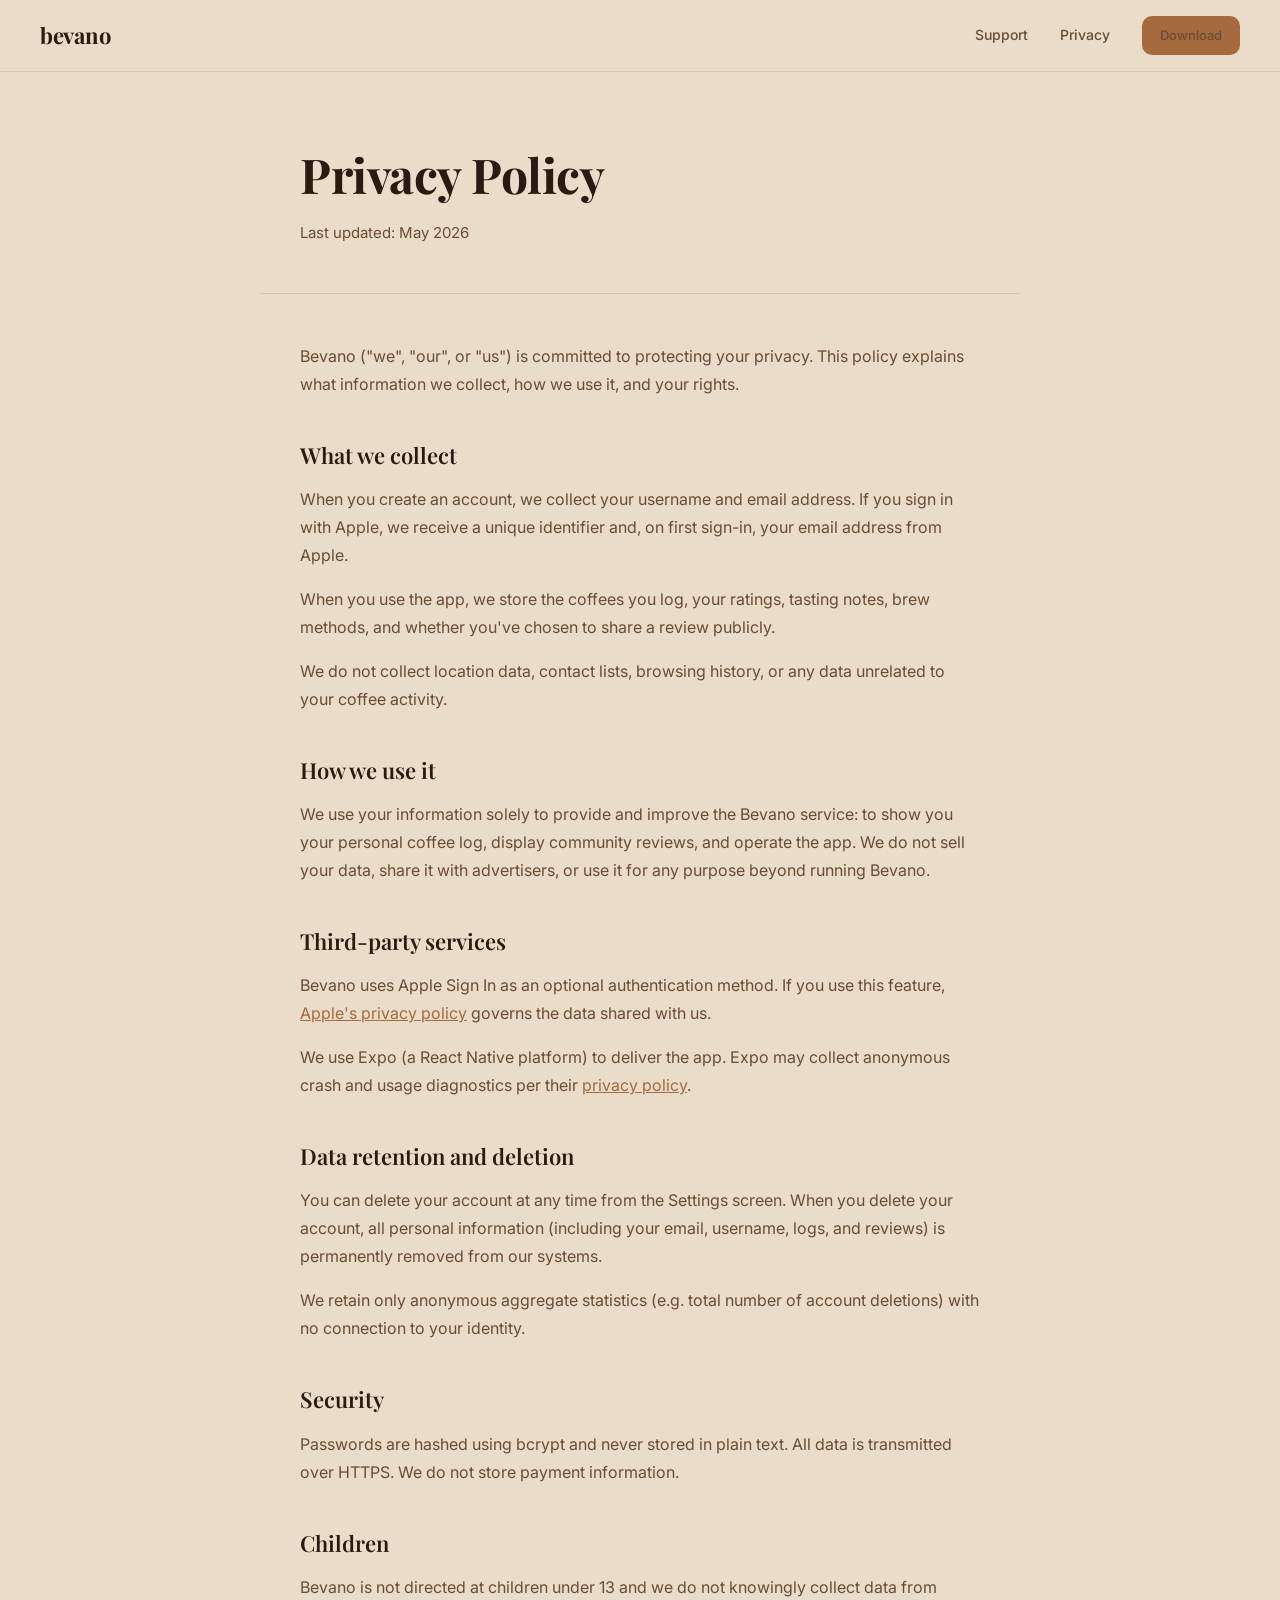
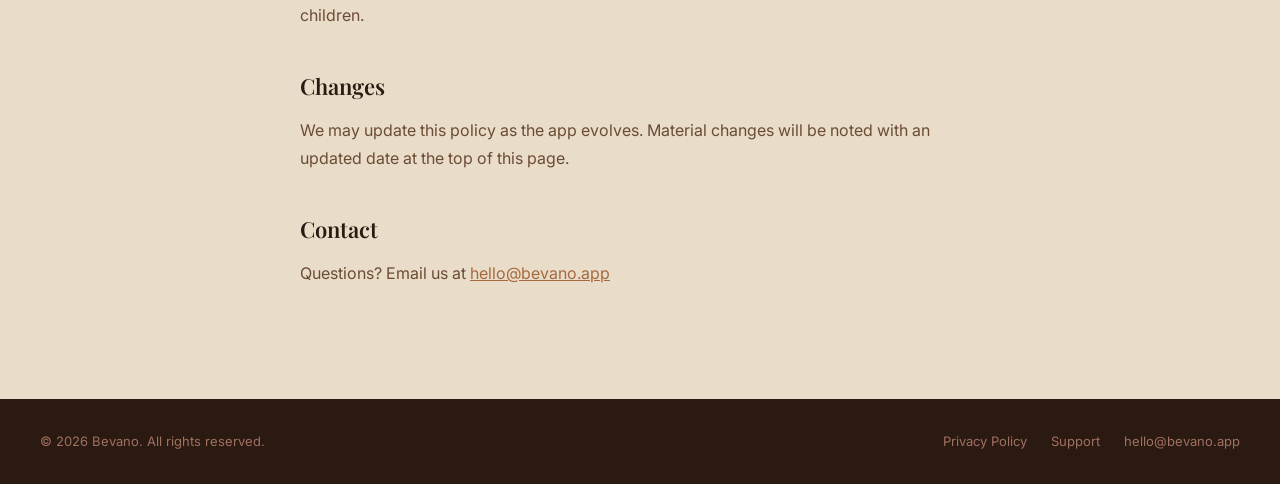
==== privacy.html @ b2f854d4 "fix(privacy): remove em dashes, open third-party links in new tab" ====
<!DOCTYPE html>
<html lang="en">
<head>
  <meta charset="UTF-8" />
  <meta name="viewport" content="width=device-width, initial-scale=1.0" />
  <title>Privacy Policy - Bevano</title>
  <meta name="description" content="Bevano privacy policy - how we collect, use, and protect your data." />
  <link rel="canonical" href="https://bevano.app/privacy" />
  <link rel="stylesheet" href="styles.css" />
</head>
<body>

  <nav>
    <a href="/" class="nav-logo">bevano</a>
    <div class="nav-links">
      <a href="/support">Support</a>
      <a href="/privacy">Privacy</a>
      <a href="https://apps.apple.com" class="btn" style="padding: 9px 18px; font-size: 13px;">Download</a>
    </div>
  </nav>

  <div class="page-hero">
    <h1>Privacy Policy</h1>
    <p>Last updated: May 2026</p>
  </div>

  <div class="page-content">
    <p>Bevano ("we", "our", or "us") is committed to protecting your privacy. This policy explains what information we collect, how we use it, and your rights.</p>

    <h2>What we collect</h2>
    <p>When you create an account, we collect your username and email address. If you sign in with Apple, we receive a unique identifier and, on first sign-in, your email address from Apple.</p>
    <p>When you use the app, we store the coffees you log, your ratings, tasting notes, brew methods, and whether you've chosen to share a review publicly.</p>
    <p>We do not collect location data, contact lists, browsing history, or any data unrelated to your coffee activity.</p>

    <h2>How we use it</h2>
    <p>We use your information solely to provide and improve the Bevano service: to show you your personal coffee log, display community reviews, and operate the app. We do not sell your data, share it with advertisers, or use it for any purpose beyond running Bevano.</p>

    <h2>Third-party services</h2>
    <p>Bevano uses Apple Sign In as an optional authentication method. If you use this feature, <a href="https://www.apple.com/legal/privacy/" target="_blank" rel="noopener">Apple's privacy policy</a> governs the data shared with us.</p>
    <p>We use Expo (a React Native platform) to deliver the app. Expo may collect anonymous crash and usage diagnostics per their <a href="https://expo.dev/privacy" target="_blank" rel="noopener">privacy policy</a>.</p>

    <h2>Data retention and deletion</h2>
    <p>You can delete your account at any time from the Settings screen. When you delete your account, all personal information (including your email, username, logs, and reviews) is permanently removed from our systems.</p>
    <p>We retain only anonymous aggregate statistics (e.g. total number of account deletions) with no connection to your identity.</p>

    <h2>Security</h2>
    <p>Passwords are hashed using bcrypt and never stored in plain text. All data is transmitted over HTTPS. We do not store payment information.</p>

    <h2>Children</h2>
    <p>Bevano is not directed at children under 13 and we do not knowingly collect data from children.</p>

    <h2>Changes</h2>
    <p>We may update this policy as the app evolves. Material changes will be noted with an updated date at the top of this page.</p>

    <h2>Contact</h2>
    <p>Questions? Email us at <a href="mailto:hello@bevano.app">hello@bevano.app</a></p>
  </div>

  <footer>
    <p>© 2026 Bevano. All rights reserved.</p>
    <div class="footer-links">
      <a href="/privacy">Privacy Policy</a>
      <a href="/support">Support</a>
      <a href="mailto:hello@bevano.app">hello@bevano.app</a>
    </div>
  </footer>

</body>
</html>
---- styles.css ----
@import url('https://fonts.googleapis.com/css2?family=Playfair+Display:wght@400;600;700&family=Inter:wght@400;500;600&display=swap');

:root {
  --bg:           #E9DCC9;
  --bg-dark:      #2B1A12;
  --text:         #2B1A12;
  --text-sec:     #6B4C35;
  --accent:       #A56A3E;
  --accent-light: #EFE3CF;
  --border:       #D4C4B0;
}

*, *::before, *::after { box-sizing: border-box; margin: 0; padding: 0; }

html { scroll-behavior: smooth; }

body {
  font-family: 'Inter', sans-serif;
  background: var(--bg);
  color: var(--text);
  line-height: 1.6;
}

/* ── Nav ── */
nav {
  position: sticky; top: 0; z-index: 100;
  display: flex; align-items: center; justify-content: space-between;
  padding: 16px 40px;
  background: var(--bg);
  border-bottom: 1px solid var(--border);
}

.nav-logo {
  font-family: 'Playfair Display', serif;
  font-size: 22px; font-weight: 700;
  color: var(--text); text-decoration: none;
  letter-spacing: -0.3px;
}

.nav-links { display: flex; gap: 32px; align-items: center; }

.nav-links a {
  font-size: 14px; font-weight: 500;
  color: var(--text-sec); text-decoration: none;
  transition: color 0.2s;
}

.nav-links a:hover { color: var(--text); }

/* ── Buttons ── */
.btn {
  display: inline-flex; align-items: center; gap: 8px;
  background: var(--accent); color: var(--accent-light);
  font-family: 'Inter', sans-serif;
  font-size: 15px; font-weight: 600;
  padding: 13px 24px; border-radius: 10px;
  text-decoration: none; border: none; cursor: pointer;
  transition: background 0.2s, transform 0.15s;
}

.btn:hover { background: #8f5a33; transform: translateY(-1px); }

.btn-outline {
  background: transparent;
  color: var(--accent);
  border: 2px solid var(--accent);
}

.btn-outline:hover { background: var(--accent); color: var(--accent-light); }

/* ── Hero ── */
.hero {
  display: flex; align-items: center; justify-content: space-between;
  gap: 60px;
  max-width: 1100px; margin: 0 auto;
  padding: 96px 40px 80px;
}

.hero-text { flex: 1; max-width: 520px; }

.hero-eyebrow {
  display: inline-block;
  font-size: 12px; font-weight: 600; letter-spacing: 1.5px;
  text-transform: uppercase; color: var(--accent);
  margin-bottom: 16px;
}

.hero-text h1 {
  font-family: 'Playfair Display', serif;
  font-size: clamp(40px, 5vw, 58px);
  font-weight: 700; line-height: 1.1;
  letter-spacing: -1px;
  color: var(--text);
  margin-bottom: 20px;
}

.hero-text p {
  font-size: 18px; color: var(--text-sec);
  line-height: 1.7; margin-bottom: 36px;
}

.hero-cta { display: flex; align-items: center; gap: 16px; flex-wrap: wrap; }

.hero-note {
  font-size: 13px; color: var(--text-sec);
}

/* Phone mockup */
.hero-visual { flex-shrink: 0; }

.phone {
  width: 240px; height: 480px;
  background: var(--bg-dark);
  border-radius: 36px;
  border: 6px solid #3d2518;
  box-shadow: 0 32px 80px rgba(43,26,18,0.25), 0 0 0 1px rgba(43,26,18,0.1);
  position: relative;
  overflow: hidden;
  display: flex; flex-direction: column;
}

.phone-notch {
  width: 80px; height: 24px;
  background: var(--bg-dark);
  border-radius: 0 0 16px 16px;
  margin: 0 auto;
  position: relative; z-index: 2;
  border: 4px solid #3d2518;
  border-top: none;
}

.phone-screen {
  flex: 1; padding: 12px;
  display: flex; flex-direction: column; gap: 8px;
}

.phone-title {
  font-family: 'Playfair Display', serif;
  color: var(--accent-light); font-size: 20px; font-weight: 700;
  padding: 4px 0 8px;
}

.phone-search {
  background: #3d2518; border-radius: 8px;
  height: 32px; width: 100%;
}

.phone-chips { display: flex; gap: 6px; }

.phone-chip {
  background: #3d2518; border-radius: 12px;
  height: 22px; width: 54px;
}

.phone-chip.active { background: var(--accent); }

.phone-card {
  background: #3d2518; border-radius: 10px;
  height: 72px; width: 100%;
  display: flex; align-items: center; padding: 10px; gap: 10px;
}

.phone-card-img {
  width: 44px; height: 44px; border-radius: 8px;
  background: linear-gradient(135deg, var(--accent) 0%, #6b3a20 100%);
  flex-shrink: 0;
}

.phone-card-lines { flex: 1; display: flex; flex-direction: column; gap: 6px; }

.phone-card-line {
  height: 8px; border-radius: 4px;
  background: rgba(239,227,207,0.15);
}

.phone-card-line.short { width: 60%; }

/* ── Section shared ── */
section { padding: 80px 40px; }

.section-inner { max-width: 1100px; margin: 0 auto; }

.section-label {
  font-size: 12px; font-weight: 600; letter-spacing: 1.5px;
  text-transform: uppercase; color: var(--accent);
  text-align: center; margin-bottom: 12px;
}

.section-heading {
  font-family: 'Playfair Display', serif;
  font-size: clamp(30px, 4vw, 44px);
  font-weight: 700; line-height: 1.15;
  letter-spacing: -0.5px;
  text-align: center;
  margin-bottom: 16px;
}

.section-sub {
  font-size: 17px; color: var(--text-sec);
  text-align: center; max-width: 560px;
  margin: 0 auto 56px;
  line-height: 1.7;
}

/* ── Features ── */
.features-grid {
  display: grid;
  grid-template-columns: repeat(auto-fit, minmax(280px, 1fr));
  gap: 24px;
}

.feature-card {
  background: var(--accent-light);
  border: 1px solid var(--border);
  border-radius: 16px;
  padding: 32px 28px;
}

.feature-icon {
  font-size: 32px; margin-bottom: 16px;
  display: block;
}

.feature-card h3 {
  font-family: 'Playfair Display', serif;
  font-size: 20px; font-weight: 600;
  margin-bottom: 10px;
}

.feature-card p {
  font-size: 15px; color: var(--text-sec);
  line-height: 1.65;
}

/* ── Quote ── */
.quote-section {
  background: var(--bg-dark);
  padding: 80px 40px;
}

.quote-section .section-inner {
  text-align: center; max-width: 720px;
}

blockquote {
  font-family: 'Playfair Display', serif;
  font-size: clamp(22px, 3vw, 32px);
  font-weight: 400; line-height: 1.4;
  color: var(--accent-light);
  font-style: italic;
  margin-bottom: 24px;
}

blockquote::before { content: '\201C'; }
blockquote::after  { content: '\201D'; }

/* ── CTA band ── */
.cta-band {
  text-align: center;
  padding: 80px 40px;
  border-top: 1px solid var(--border);
}

.cta-band h2 {
  font-family: 'Playfair Display', serif;
  font-size: clamp(28px, 4vw, 42px);
  font-weight: 700; letter-spacing: -0.5px;
  margin-bottom: 32px;
}

/* ── Footer ── */
footer {
  background: var(--bg-dark);
  padding: 32px 40px;
  display: flex; align-items: center; justify-content: space-between;
  flex-wrap: wrap; gap: 16px;
}

footer p { font-size: 13px; color: #a07060; }

.footer-links { display: flex; gap: 24px; }

.footer-links a {
  font-size: 13px; color: #a07060;
  text-decoration: none; transition: color 0.2s;
}

.footer-links a:hover { color: var(--accent-light); }

/* ── Legal / Support pages ── */
.page-hero {
  max-width: 760px; margin: 0 auto;
  padding: 64px 40px 48px;
  border-bottom: 1px solid var(--border);
}

.page-hero h1 {
  font-family: 'Playfair Display', serif;
  font-size: clamp(32px, 4vw, 48px);
  font-weight: 700; letter-spacing: -0.5px;
  margin-bottom: 8px;
}

.page-hero p { font-size: 15px; color: var(--text-sec); }

.page-content {
  max-width: 760px; margin: 0 auto;
  padding: 48px 40px 96px;
}

.page-content h2 {
  font-family: 'Playfair Display', serif;
  font-size: 22px; font-weight: 600;
  margin: 40px 0 12px;
}

.page-content h2:first-child { margin-top: 0; }

.page-content p {
  font-size: 16px; color: var(--text-sec);
  line-height: 1.75; margin-bottom: 16px;
}

.page-content a { color: var(--accent); }

/* Support specifics */
.contact-box {
  background: var(--accent-light);
  border: 1px solid var(--border);
  border-radius: 12px;
  padding: 24px 28px;
  margin: 24px 0 40px;
}

.contact-box p { margin: 0; font-size: 15px; }
.contact-box a { color: var(--accent); font-weight: 600; text-decoration: none; }

.faq { margin-top: 40px; }

.faq-item {
  border-top: 1px solid var(--border);
  padding: 20px 0;
}

.faq-item:last-child { border-bottom: 1px solid var(--border); }

.faq-item h3 {
  font-size: 16px; font-weight: 600;
  margin-bottom: 8px; color: var(--text);
}

.faq-item p {
  font-size: 15px; color: var(--text-sec);
  margin: 0; line-height: 1.65;
}

/* ── Responsive ── */
@media (max-width: 768px) {
  nav { padding: 14px 20px; }
  .nav-links { gap: 20px; }
  .hero { flex-direction: column; padding: 56px 20px 48px; gap: 40px; }
  .hero-visual { display: none; }
  section { padding: 56px 20px; }
  .quote-section { padding: 56px 20px; }
  .cta-band { padding: 56px 20px; }
  footer { padding: 24px 20px; flex-direction: column; align-items: flex-start; }
  .page-hero { padding: 40px 20px 32px; }
  .page-content { padding: 32px 20px 64px; }
}
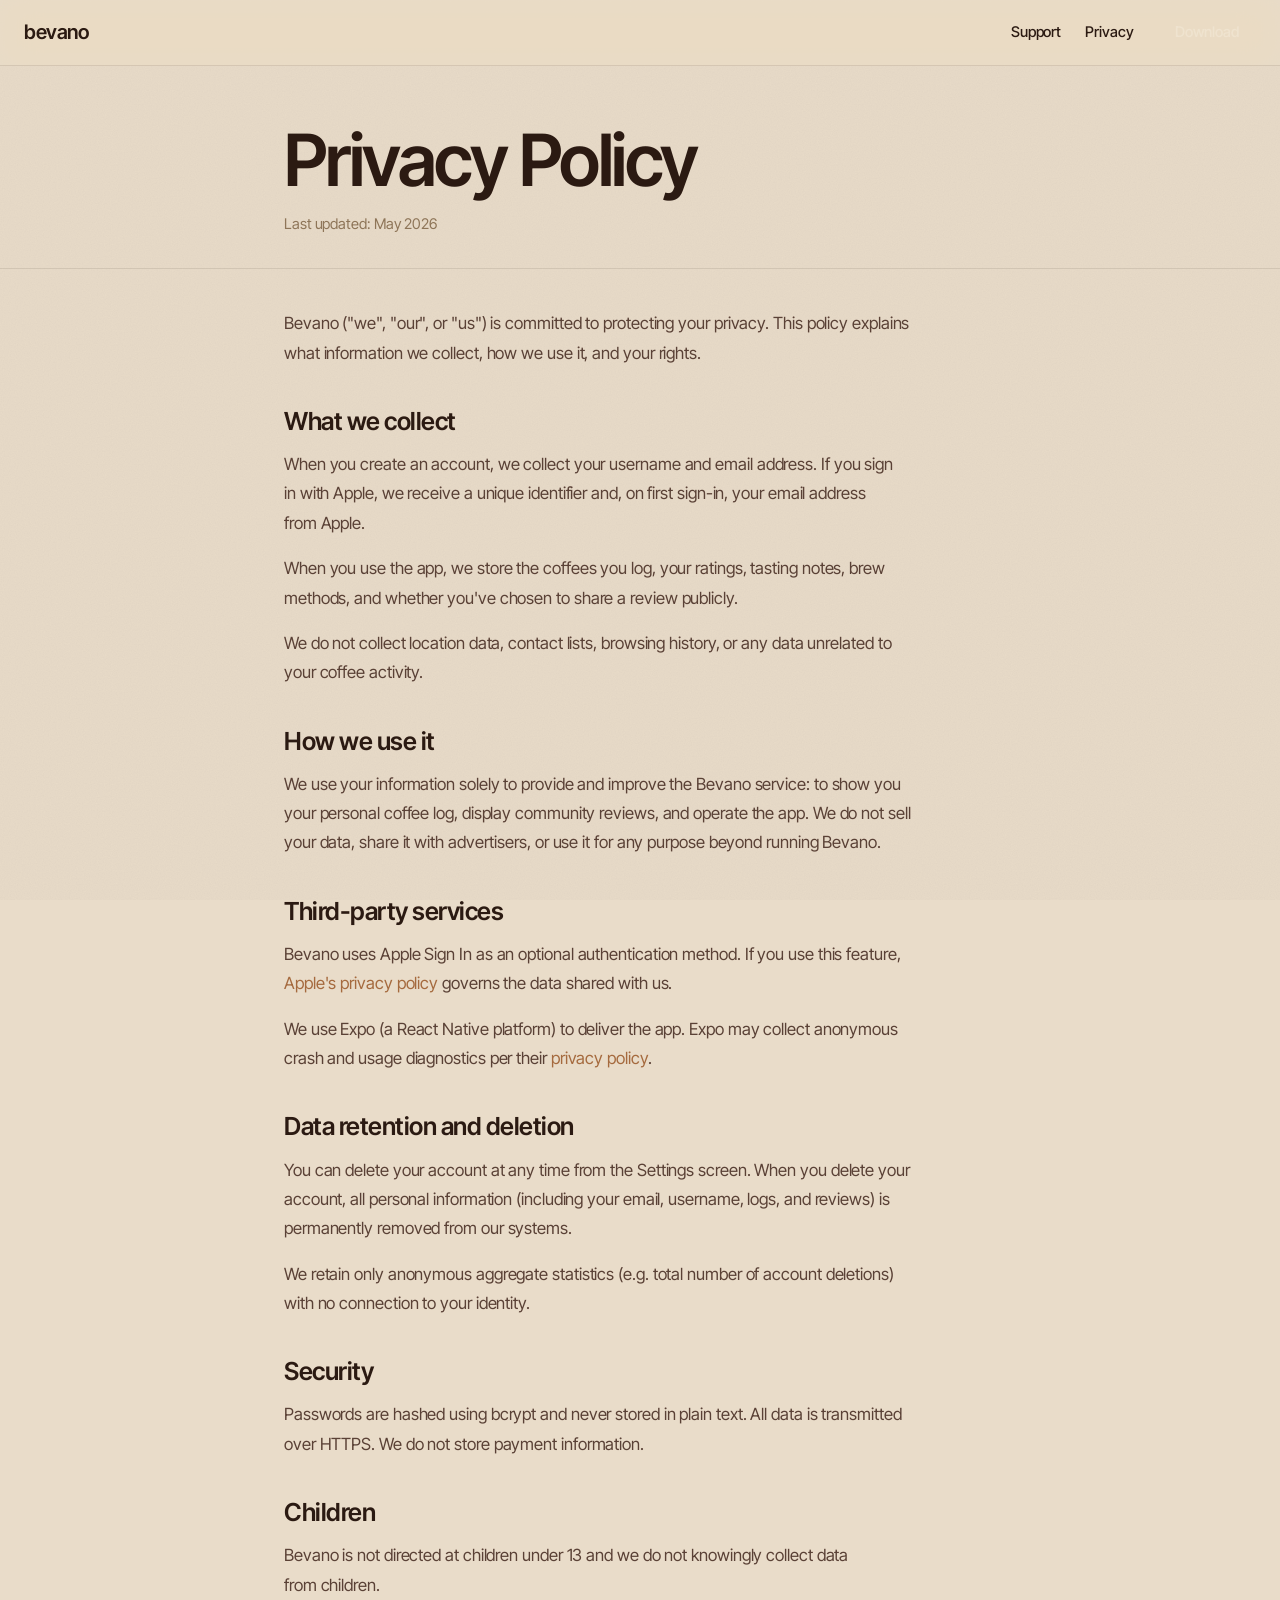
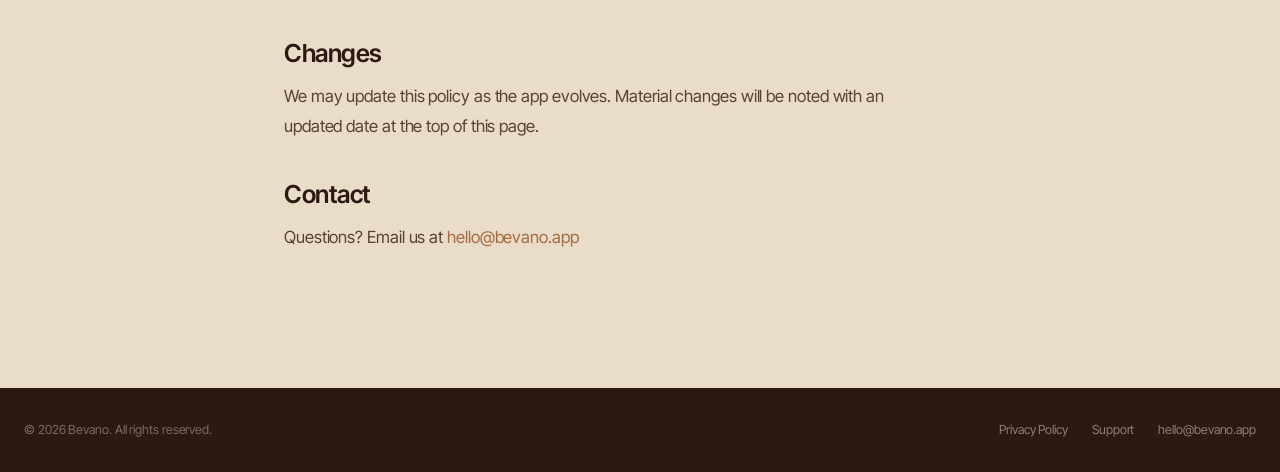
==== commit 12b7391f: "feat(web): integrate design system CSS and update HTML to match Rewrote styles.css with full design-" ====
--- a/privacy.html
+++ b/privacy.html
@@ -10,55 +10,59 @@
 </head>
 <body>
 
-  <nav>
-    <a href="/" class="nav-logo">bevano</a>
-    <div class="nav-links">
+  <nav class="nav">
+    <a href="/" class="nav__brand">bevano</a>
+    <div class="nav__links">
       <a href="/support">Support</a>
       <a href="/privacy">Privacy</a>
-      <a href="https://apps.apple.com" class="btn" style="padding: 9px 18px; font-size: 13px;">Download</a>
+      <a href="https://apps.apple.com" class="btn btn--sm">Download</a>
     </div>
   </nav>
 
   <div class="page-hero">
-    <h1>Privacy Policy</h1>
-    <p>Last updated: May 2026</p>
+    <div class="container container--narrow">
+      <h1>Privacy Policy</h1>
+      <p>Last updated: May 2026</p>
+    </div>
   </div>
 
   <div class="page-content">
-    <p>Bevano ("we", "our", or "us") is committed to protecting your privacy. This policy explains what information we collect, how we use it, and your rights.</p>
+    <div class="container container--narrow">
+      <p>Bevano ("we", "our", or "us") is committed to protecting your privacy. This policy explains what information we collect, how we use it, and your rights.</p>
 
-    <h2>What we collect</h2>
-    <p>When you create an account, we collect your username and email address. If you sign in with Apple, we receive a unique identifier and, on first sign-in, your email address from Apple.</p>
-    <p>When you use the app, we store the coffees you log, your ratings, tasting notes, brew methods, and whether you've chosen to share a review publicly.</p>
-    <p>We do not collect location data, contact lists, browsing history, or any data unrelated to your coffee activity.</p>
+      <h2>What we collect</h2>
+      <p>When you create an account, we collect your username and email address. If you sign in with Apple, we receive a unique identifier and, on first sign-in, your email address from Apple.</p>
+      <p>When you use the app, we store the coffees you log, your ratings, tasting notes, brew methods, and whether you've chosen to share a review publicly.</p>
+      <p>We do not collect location data, contact lists, browsing history, or any data unrelated to your coffee activity.</p>
 
-    <h2>How we use it</h2>
-    <p>We use your information solely to provide and improve the Bevano service: to show you your personal coffee log, display community reviews, and operate the app. We do not sell your data, share it with advertisers, or use it for any purpose beyond running Bevano.</p>
+      <h2>How we use it</h2>
+      <p>We use your information solely to provide and improve the Bevano service: to show you your personal coffee log, display community reviews, and operate the app. We do not sell your data, share it with advertisers, or use it for any purpose beyond running Bevano.</p>
 
-    <h2>Third-party services</h2>
-    <p>Bevano uses Apple Sign In as an optional authentication method. If you use this feature, <a href="https://www.apple.com/legal/privacy/" target="_blank" rel="noopener">Apple's privacy policy</a> governs the data shared with us.</p>
-    <p>We use Expo (a React Native platform) to deliver the app. Expo may collect anonymous crash and usage diagnostics per their <a href="https://expo.dev/privacy" target="_blank" rel="noopener">privacy policy</a>.</p>
+      <h2>Third-party services</h2>
+      <p>Bevano uses Apple Sign In as an optional authentication method. If you use this feature, <a href="https://www.apple.com/legal/privacy/" target="_blank" rel="noopener">Apple's privacy policy</a> governs the data shared with us.</p>
+      <p>We use Expo (a React Native platform) to deliver the app. Expo may collect anonymous crash and usage diagnostics per their <a href="https://expo.dev/privacy" target="_blank" rel="noopener">privacy policy</a>.</p>
 
-    <h2>Data retention and deletion</h2>
-    <p>You can delete your account at any time from the Settings screen. When you delete your account, all personal information (including your email, username, logs, and reviews) is permanently removed from our systems.</p>
-    <p>We retain only anonymous aggregate statistics (e.g. total number of account deletions) with no connection to your identity.</p>
+      <h2>Data retention and deletion</h2>
+      <p>You can delete your account at any time from the Settings screen. When you delete your account, all personal information (including your email, username, logs, and reviews) is permanently removed from our systems.</p>
+      <p>We retain only anonymous aggregate statistics (e.g. total number of account deletions) with no connection to your identity.</p>
 
-    <h2>Security</h2>
-    <p>Passwords are hashed using bcrypt and never stored in plain text. All data is transmitted over HTTPS. We do not store payment information.</p>
+      <h2>Security</h2>
+      <p>Passwords are hashed using bcrypt and never stored in plain text. All data is transmitted over HTTPS. We do not store payment information.</p>
 
-    <h2>Children</h2>
-    <p>Bevano is not directed at children under 13 and we do not knowingly collect data from children.</p>
+      <h2>Children</h2>
+      <p>Bevano is not directed at children under 13 and we do not knowingly collect data from children.</p>
 
-    <h2>Changes</h2>
-    <p>We may update this policy as the app evolves. Material changes will be noted with an updated date at the top of this page.</p>
+      <h2>Changes</h2>
+      <p>We may update this policy as the app evolves. Material changes will be noted with an updated date at the top of this page.</p>
 
-    <h2>Contact</h2>
-    <p>Questions? Email us at <a href="mailto:hello@bevano.app">hello@bevano.app</a></p>
+      <h2>Contact</h2>
+      <p>Questions? Email us at <a href="mailto:hello@bevano.app">hello@bevano.app</a></p>
+    </div>
   </div>
 
-  <footer>
+  <footer class="footer">
     <p>© 2026 Bevano. All rights reserved.</p>
-    <div class="footer-links">
+    <div class="footer__links">
       <a href="/privacy">Privacy Policy</a>
       <a href="/support">Support</a>
       <a href="mailto:hello@bevano.app">hello@bevano.app</a>
--- a/styles.css
+++ b/styles.css
@@ -1,369 +1,329 @@
-@import url('https://fonts.googleapis.com/css2?family=Playfair+Display:wght@400;600;700&family=Inter:wght@400;500;600&display=swap');
+@import url('https://fonts.googleapis.com/css2?family=Inter+Tight:wght@400;500;600;700&family=Newsreader:ital,wght@0,400;1,400&display=swap');
+
+/* =========================================================================
+   Bevano web — design system
+   Espresso/Cream palette. Light mode only.
+   ========================================================================= */
 
 :root {
-  --bg:           #E9DCC9;
-  --bg-dark:      #2B1A12;
-  --text:         #2B1A12;
-  --text-sec:     #6B4C35;
-  --accent:       #A56A3E;
-  --accent-light: #EFE3CF;
-  --border:       #D4C4B0;
-}
-
-*, *::before, *::after { box-sizing: border-box; margin: 0; padding: 0; }
-
-html { scroll-behavior: smooth; }
-
+  --espresso:        #2B1A12;
+  --espresso-deep:   #1F120C;
+  --espresso-ink:    #150B07;
+  --cream:           #E9DCC9;
+  --cream-hi:        #EFE3CF;
+  --cream-soft:      #F4EBDB;
+  --caramel:         #A56A3E;
+  --caramel-deep:    #8E5630;
+  --gold:            #D4A24C;
+
+  --font-sans:  "Inter Tight", "Helvetica Neue", ui-sans-serif, -apple-system, BlinkMacSystemFont, system-ui, sans-serif;
+  --font-serif: "Newsreader", "Iowan Old Style", Georgia, serif;
+
+  --step--2: clamp(0.72rem, 0.70rem + 0.10vw, 0.78rem);
+  --step--1: clamp(0.83rem, 0.80rem + 0.15vw, 0.92rem);
+  --step-0:  clamp(0.95rem, 0.92rem + 0.18vw, 1.05rem);
+  --step-1:  clamp(1.10rem, 1.04rem + 0.30vw, 1.25rem);
+  --step-2:  clamp(1.30rem, 1.20rem + 0.50vw, 1.55rem);
+  --step-3:  clamp(1.60rem, 1.40rem + 1.00vw, 2.10rem);
+  --step-4:  clamp(2.10rem, 1.70rem + 2.00vw, 3.00rem);
+  --step-5:  clamp(2.70rem, 2.00rem + 3.50vw, 4.50rem);
+  --step-6:  clamp(3.50rem, 2.50rem + 5.00vw, 6.50rem);
+
+  --r-sm: 10px; --r-md: 14px; --r-lg: 20px; --r-pill: 999px;
+
+  --s-1: 4px;  --s-2: 8px;   --s-3: 12px;  --s-4: 16px;  --s-5: 20px;
+  --s-6: 24px; --s-7: 32px;  --s-8: 40px;  --s-9: 56px;  --s-10: 80px; --s-11: 120px;
+
+  --ease-out: cubic-bezier(0.16, 1, 0.3, 1);
+  --t-fast: 140ms; --t-base: 220ms;
+
+  --bg:              var(--cream);
+  --bg-elev:         var(--cream-soft);
+  --surface:         #FFFFFF;
+  --surface-muted:   #F1E6D2;
+  --surface-inverse: var(--espresso);
+  --border:          #C9B59A;
+  --border-strong:   #8E7558;
+  --divider:         rgba(43, 26, 18, 0.10);
+
+  --text:            var(--espresso);
+  --text-muted:      #5A4136;
+  --text-faint:      #8E7558;
+  --text-inverse:    var(--cream-hi);
+  --text-on-primary: var(--cream-hi);
+  --text-on-accent:  var(--cream-hi);
+
+  --primary:         var(--espresso);
+  --primary-hover:   var(--espresso-deep);
+  --primary-active:  var(--espresso-ink);
+  --accent:          var(--caramel);
+  --accent-hover:    var(--caramel-deep);
+  --highlight:       var(--gold);
+
+  --ring:      0 0 0 3px rgba(165, 106, 62, 0.35);
+  --shadow-sm: 0 1px 2px rgba(43,26,18,0.06), 0 2px 6px -2px rgba(43,26,18,0.08);
+  --shadow-md: 0 4px 14px -4px rgba(43,26,18,0.12), 0 10px 30px -12px rgba(43,26,18,0.18);
+  --shadow-lg: 0 18px 50px -20px rgba(43,26,18,0.30);
+  --grain-opacity: 0.04;
+}
+
+/* ── Reset ──────────────────────────────────────────────────────────────── */
+*, *::before, *::after { box-sizing: border-box; }
+html { -webkit-text-size-adjust: 100%; scroll-behavior: smooth; }
 body {
-  font-family: 'Inter', sans-serif;
+  margin: 0;
   background: var(--bg);
   color: var(--text);
-  line-height: 1.6;
-}
-
-/* ── Nav ── */
-nav {
-  position: sticky; top: 0; z-index: 100;
+  font-family: var(--font-sans);
+  font-size: var(--step-0);
+  line-height: 1.55;
+  letter-spacing: -0.005em;
+  -webkit-font-smoothing: antialiased;
+  -moz-osx-font-smoothing: grayscale;
+}
+body::before {
+  content: "";
+  position: fixed; inset: 0;
+  pointer-events: none;
+  opacity: var(--grain-opacity);
+  background-image: url("data:image/svg+xml;utf8,<svg xmlns='http://www.w3.org/2000/svg' width='180' height='180'><filter id='n'><feTurbulence type='fractalNoise' baseFrequency='0.85' numOctaves='2' stitchTiles='stitch'/><feColorMatrix values='0 0 0 0 0 0 0 0 0 0 0 0 0 0 0 0 0 0 0.7 0'/></filter><rect width='100%25' height='100%25' filter='url(%23n)'/></svg>");
+  mix-blend-mode: multiply;
+  z-index: 0;
+}
+img, svg, video { display: block; max-width: 100%; height: auto; }
+
+/* ── Typography ─────────────────────────────────────────────────────────── */
+h1, h2, h3, h4, h5 {
+  margin: 0 0 var(--s-4);
+  font-family: var(--font-sans);
+  font-weight: 600;
+  line-height: 1.05;
+  letter-spacing: -0.025em;
+  text-wrap: balance;
+  color: var(--text);
+}
+h1 { font-size: var(--step-5); letter-spacing: -0.035em; }
+h2 { font-size: var(--step-3); letter-spacing: -0.02em; }
+h3 { font-size: var(--step-2); }
+p  { margin: 0 0 var(--s-4); max-width: 64ch; text-wrap: pretty; }
+
+.eyebrow {
+  display: inline-block;
+  font-size: var(--step--2);
+  font-weight: 600;
+  letter-spacing: 0.18em;
+  text-transform: uppercase;
+  color: var(--accent);
+  margin-bottom: var(--s-3);
+}
+
+a {
+  color: var(--text);
+  text-decoration: none;
+  background-image: linear-gradient(currentColor, currentColor);
+  background-size: 100% 1px;
+  background-position: 0 100%;
+  background-repeat: no-repeat;
+  transition: background-size var(--t-base) var(--ease-out), color var(--t-fast) var(--ease-out);
+}
+a:hover { background-size: 100% 2px; color: var(--accent); }
+a:focus-visible { outline: none; box-shadow: var(--ring); border-radius: 4px; }
+
+/* ── Layout ─────────────────────────────────────────────────────────────── */
+.container { width: 100%; max-width: 1200px; margin-inline: auto; padding-inline: var(--s-6); position: relative; z-index: 1; }
+.container--narrow { max-width: 760px; }
+.section { padding-block: var(--s-11); }
+.section--tight { padding-block: var(--s-9); }
+.grid { display: grid; gap: var(--s-6); }
+.grid-3 { grid-template-columns: repeat(auto-fit, minmax(240px, 1fr)); }
+
+/* ── Card ───────────────────────────────────────────────────────────────── */
+.card {
+  background: var(--surface);
+  border: 1px solid var(--border);
+  border-radius: var(--r-lg);
+  padding: var(--s-7);
+  box-shadow: var(--shadow-sm);
+  transition: transform var(--t-base) var(--ease-out), box-shadow var(--t-base) var(--ease-out), border-color var(--t-base) var(--ease-out);
+}
+.card:hover { transform: translateY(-2px); box-shadow: var(--shadow-md); border-color: var(--border-strong); }
+.card .feature-icon { font-size: 28px; margin-bottom: var(--s-4); display: block; }
+.card h3 { font-size: var(--step-1); margin-bottom: var(--s-3); }
+.card p { font-size: var(--step--1); color: var(--text-muted); line-height: 1.65; margin: 0; max-width: none; }
+
+/* ── Nav ────────────────────────────────────────────────────────────────── */
+.nav {
+  position: sticky; top: 0; z-index: 50;
   display: flex; align-items: center; justify-content: space-between;
-  padding: 16px 40px;
-  background: var(--bg);
-  border-bottom: 1px solid var(--border);
-}
-
-.nav-logo {
-  font-family: 'Playfair Display', serif;
-  font-size: 22px; font-weight: 700;
-  color: var(--text); text-decoration: none;
-  letter-spacing: -0.3px;
-}
-
-.nav-links { display: flex; gap: 32px; align-items: center; }
-
-.nav-links a {
-  font-size: 14px; font-weight: 500;
-  color: var(--text-sec); text-decoration: none;
-  transition: color 0.2s;
-}
-
-.nav-links a:hover { color: var(--text); }
-
-/* ── Buttons ── */
+  padding: var(--s-4) var(--s-6);
+  background: color-mix(in oklch, var(--bg) 75%, transparent);
+  backdrop-filter: saturate(180%) blur(18px);
+  -webkit-backdrop-filter: saturate(180%) blur(18px);
+  border-bottom: 1px solid var(--divider);
+}
+.nav__brand { font-weight: 600; letter-spacing: -0.02em; font-size: var(--step-1); background: none; color: var(--text); }
+.nav__brand:hover { color: var(--accent); background-image: none; }
+.nav__links { display: flex; gap: var(--s-6); align-items: center; }
+.nav__links a { font-size: var(--step--1); font-weight: 500; background: none; }
+.nav__links a:hover { color: var(--accent); background-image: none; }
+
+/* ── Buttons ────────────────────────────────────────────────────────────── */
 .btn {
-  display: inline-flex; align-items: center; gap: 8px;
-  background: var(--accent); color: var(--accent-light);
-  font-family: 'Inter', sans-serif;
-  font-size: 15px; font-weight: 600;
-  padding: 13px 24px; border-radius: 10px;
-  text-decoration: none; border: none; cursor: pointer;
-  transition: background 0.2s, transform 0.15s;
-}
-
-.btn:hover { background: #8f5a33; transform: translateY(-1px); }
-
-.btn-outline {
-  background: transparent;
-  color: var(--accent);
-  border: 2px solid var(--accent);
-}
-
-.btn-outline:hover { background: var(--accent); color: var(--accent-light); }
-
-/* ── Hero ── */
+  display: inline-flex; align-items: center; justify-content: center;
+  gap: var(--s-2);
+  padding: 12px 22px;
+  font-size: var(--step--1); font-weight: 600;
+  line-height: 1;
+  background: var(--primary);
+  color: var(--text-on-primary);
+  border: 1px solid transparent;
+  border-radius: var(--r-pill);
+  cursor: pointer;
+  text-decoration: none;
+  background-image: none;
+  transition: transform var(--t-fast) var(--ease-out), background var(--t-fast) var(--ease-out), box-shadow var(--t-fast) var(--ease-out);
+}
+.btn:hover { background: var(--primary-hover); transform: translateY(-1px); box-shadow: var(--shadow-sm); background-image: none; color: var(--text-on-primary); }
+.btn:active { background: var(--primary-active); transform: translateY(0); }
+.btn--accent { background: var(--accent); color: var(--text-on-accent); }
+.btn--accent:hover { background: var(--accent-hover); color: var(--text-on-accent); }
+.btn--sm { padding: 8px 16px; font-size: var(--step--2); }
+
+/* ── Hero ───────────────────────────────────────────────────────────────── */
 .hero {
+  position: relative; overflow: hidden;
   display: flex; align-items: center; justify-content: space-between;
-  gap: 60px;
-  max-width: 1100px; margin: 0 auto;
-  padding: 96px 40px 80px;
-}
-
-.hero-text { flex: 1; max-width: 520px; }
-
-.hero-eyebrow {
-  display: inline-block;
-  font-size: 12px; font-weight: 600; letter-spacing: 1.5px;
-  text-transform: uppercase; color: var(--accent);
-  margin-bottom: 16px;
-}
-
-.hero-text h1 {
-  font-family: 'Playfair Display', serif;
-  font-size: clamp(40px, 5vw, 58px);
-  font-weight: 700; line-height: 1.1;
-  letter-spacing: -1px;
-  color: var(--text);
-  margin-bottom: 20px;
-}
-
-.hero-text p {
-  font-size: 18px; color: var(--text-sec);
-  line-height: 1.7; margin-bottom: 36px;
-}
-
-.hero-cta { display: flex; align-items: center; gap: 16px; flex-wrap: wrap; }
-
-.hero-note {
-  font-size: 13px; color: var(--text-sec);
-}
-
-/* Phone mockup */
-.hero-visual { flex-shrink: 0; }
-
+  gap: var(--s-10);
+}
+.hero__text { flex: 1; max-width: 560px; position: relative; z-index: 1; }
+.hero__title { font-size: var(--step-5); letter-spacing: -0.035em; margin-bottom: var(--s-5); }
+.hero__title em { font-style: italic; font-family: var(--font-serif); font-weight: 400; color: var(--accent); }
+.hero__lede { font-size: var(--step-1); color: var(--text-muted); max-width: 52ch; margin-bottom: var(--s-7); line-height: 1.6; }
+.hero__actions { display: flex; gap: var(--s-3); flex-wrap: wrap; align-items: center; }
+.hero__note { font-size: var(--step--2); color: var(--text-faint); }
+.hero__art {
+  position: absolute; right: -80px; top: 50%; transform: translateY(-50%);
+  width: 500px; height: 500px; border-radius: 50%;
+  background: radial-gradient(closest-side, color-mix(in oklch, var(--accent) 35%, transparent), transparent 70%),
+              radial-gradient(closest-side, color-mix(in oklch, var(--highlight) 25%, transparent), transparent 80%);
+  z-index: 0; pointer-events: none;
+}
+
+/* ── Phone mockup ───────────────────────────────────────────────────────── */
+.hero__phone { flex-shrink: 0; position: relative; z-index: 1; }
 .phone {
-  width: 240px; height: 480px;
-  background: var(--bg-dark);
-  border-radius: 36px;
-  border: 6px solid #3d2518;
-  box-shadow: 0 32px 80px rgba(43,26,18,0.25), 0 0 0 1px rgba(43,26,18,0.1);
-  position: relative;
-  overflow: hidden;
-  display: flex; flex-direction: column;
-}
-
-.phone-notch {
-  width: 80px; height: 24px;
-  background: var(--bg-dark);
-  border-radius: 0 0 16px 16px;
+  width: 220px; height: 440px;
+  background: var(--espresso); border-radius: 36px;
+  border: 5px solid var(--espresso-deep);
+  box-shadow: var(--shadow-lg), 0 0 0 1px rgba(43,26,18,0.1);
+  display: flex; flex-direction: column; overflow: hidden;
+}
+.phone-notch { width: 72px; height: 22px; background: var(--espresso); border-radius: 0 0 14px 14px; margin: 0 auto; border: 4px solid var(--espresso-deep); border-top: none; }
+.phone-screen { flex: 1; padding: 10px; display: flex; flex-direction: column; gap: 7px; }
+.phone-title { color: var(--cream-hi); font-size: 18px; font-weight: 700; letter-spacing: -0.02em; padding: 2px 0 6px; }
+.phone-search { background: rgba(255,255,255,0.08); border-radius: 8px; height: 28px; }
+.phone-chips { display: flex; gap: 5px; }
+.phone-chip { background: rgba(255,255,255,0.08); border-radius: var(--r-pill); height: 20px; width: 48px; }
+.phone-chip.active { background: var(--caramel); }
+.phone-card { background: rgba(255,255,255,0.06); border-radius: 10px; height: 64px; display: flex; align-items: center; padding: 10px; gap: 10px; }
+.phone-card-img { width: 38px; height: 38px; border-radius: 8px; background: linear-gradient(135deg, var(--caramel) 0%, var(--espresso-deep) 100%); flex-shrink: 0; }
+.phone-card-lines { flex: 1; display: flex; flex-direction: column; gap: 6px; }
+.phone-card-line { height: 7px; border-radius: 4px; background: rgba(239,227,207,0.15); }
+.phone-card-line.short { width: 55%; }
+
+/* ── Features section label ─────────────────────────────────────────────── */
+.section-label { font-size: var(--step--2); font-weight: 600; letter-spacing: 0.18em; text-transform: uppercase; color: var(--accent); text-align: center; margin-bottom: var(--s-3); }
+.section-heading { font-size: var(--step-4); letter-spacing: -0.03em; text-align: center; margin-bottom: var(--s-4); }
+.section-sub { font-size: var(--step-0); color: var(--text-muted); text-align: center; max-width: 56ch; margin: 0 auto var(--s-8); line-height: 1.7; }
+
+/* ── Quote band ─────────────────────────────────────────────────────────── */
+.quote-band { background: var(--espresso); padding-block: var(--s-10); }
+.quote-band blockquote {
+  font-family: var(--font-serif);
+  font-style: italic;
+  font-size: var(--step-3);
+  font-weight: 400;
+  line-height: 1.4;
+  color: var(--cream-hi);
+  max-width: 680px;
   margin: 0 auto;
-  position: relative; z-index: 2;
-  border: 4px solid #3d2518;
-  border-top: none;
-}
-
-.phone-screen {
-  flex: 1; padding: 12px;
-  display: flex; flex-direction: column; gap: 8px;
-}
-
-.phone-title {
-  font-family: 'Playfair Display', serif;
-  color: var(--accent-light); font-size: 20px; font-weight: 700;
-  padding: 4px 0 8px;
-}
-
-.phone-search {
-  background: #3d2518; border-radius: 8px;
-  height: 32px; width: 100%;
-}
-
-.phone-chips { display: flex; gap: 6px; }
-
-.phone-chip {
-  background: #3d2518; border-radius: 12px;
-  height: 22px; width: 54px;
-}
-
-.phone-chip.active { background: var(--accent); }
-
-.phone-card {
-  background: #3d2518; border-radius: 10px;
-  height: 72px; width: 100%;
-  display: flex; align-items: center; padding: 10px; gap: 10px;
-}
-
-.phone-card-img {
-  width: 44px; height: 44px; border-radius: 8px;
-  background: linear-gradient(135deg, var(--accent) 0%, #6b3a20 100%);
-  flex-shrink: 0;
-}
-
-.phone-card-lines { flex: 1; display: flex; flex-direction: column; gap: 6px; }
-
-.phone-card-line {
-  height: 8px; border-radius: 4px;
-  background: rgba(239,227,207,0.15);
-}
-
-.phone-card-line.short { width: 60%; }
-
-/* ── Section shared ── */
-section { padding: 80px 40px; }
-
-.section-inner { max-width: 1100px; margin: 0 auto; }
-
-.section-label {
-  font-size: 12px; font-weight: 600; letter-spacing: 1.5px;
-  text-transform: uppercase; color: var(--accent);
-  text-align: center; margin-bottom: 12px;
-}
-
-.section-heading {
-  font-family: 'Playfair Display', serif;
-  font-size: clamp(30px, 4vw, 44px);
-  font-weight: 700; line-height: 1.15;
-  letter-spacing: -0.5px;
   text-align: center;
-  margin-bottom: 16px;
-}
-
-.section-sub {
-  font-size: 17px; color: var(--text-sec);
-  text-align: center; max-width: 560px;
-  margin: 0 auto 56px;
-  line-height: 1.7;
-}
-
-/* ── Features ── */
-.features-grid {
-  display: grid;
-  grid-template-columns: repeat(auto-fit, minmax(280px, 1fr));
-  gap: 24px;
-}
-
-.feature-card {
-  background: var(--accent-light);
+}
+.quote-band blockquote::before { content: '\201C'; }
+.quote-band blockquote::after  { content: '\201D'; }
+
+/* ── CTA band ───────────────────────────────────────────────────────────── */
+.cta-band { text-align: center; padding-block: var(--s-10); border-top: 1px solid var(--divider); }
+.cta-band h2 { margin-bottom: var(--s-7); }
+
+/* ── Footer ─────────────────────────────────────────────────────────────── */
+.footer {
+  background: var(--espresso);
+  padding: var(--s-7) var(--s-6);
+  display: flex; align-items: center; justify-content: space-between;
+  flex-wrap: wrap; gap: var(--s-4);
+  position: relative; z-index: 1;
+}
+.footer p { font-size: var(--step--2); color: var(--cream-hi); margin: 0; opacity: 0.4; }
+.footer__links { display: flex; gap: var(--s-6); }
+.footer__links a { font-size: var(--step--2); color: var(--cream-hi); opacity: 0.5; background: none; transition: opacity var(--t-fast) var(--ease-out); }
+.footer__links a:hover { opacity: 1; background-image: none; }
+
+/* ── Page hero (legal/support) ──────────────────────────────────────────── */
+.page-hero { padding-block: var(--s-9) var(--s-7); border-bottom: 1px solid var(--divider); }
+.page-hero p { font-size: var(--step--1); color: var(--text-faint); margin: 0; }
+
+/* ── Page content ───────────────────────────────────────────────────────── */
+.page-content { padding-block: var(--s-8) var(--s-11); }
+.page-content h2 { font-size: var(--step-2); margin: var(--s-8) 0 var(--s-4); }
+.page-content h2:first-child { margin-top: 0; }
+.page-content p { color: var(--text-muted); line-height: 1.75; }
+.page-content a { color: var(--accent); background: none; }
+.page-content a:hover { color: var(--accent-hover); background-image: none; }
+
+/* ── Contact box ────────────────────────────────────────────────────────── */
+.contact-box {
+  background: var(--surface-muted);
   border: 1px solid var(--border);
-  border-radius: 16px;
-  padding: 32px 28px;
-}
-
-.feature-icon {
-  font-size: 32px; margin-bottom: 16px;
-  display: block;
-}
-
-.feature-card h3 {
-  font-family: 'Playfair Display', serif;
-  font-size: 20px; font-weight: 600;
-  margin-bottom: 10px;
-}
-
-.feature-card p {
-  font-size: 15px; color: var(--text-sec);
-  line-height: 1.65;
-}
-
-/* ── Quote ── */
-.quote-section {
-  background: var(--bg-dark);
-  padding: 80px 40px;
-}
-
-.quote-section .section-inner {
-  text-align: center; max-width: 720px;
-}
-
-blockquote {
-  font-family: 'Playfair Display', serif;
-  font-size: clamp(22px, 3vw, 32px);
-  font-weight: 400; line-height: 1.4;
-  color: var(--accent-light);
-  font-style: italic;
-  margin-bottom: 24px;
-}
-
-blockquote::before { content: '\201C'; }
-blockquote::after  { content: '\201D'; }
-
-/* ── CTA band ── */
-.cta-band {
-  text-align: center;
-  padding: 80px 40px;
-  border-top: 1px solid var(--border);
-}
-
-.cta-band h2 {
-  font-family: 'Playfair Display', serif;
-  font-size: clamp(28px, 4vw, 42px);
-  font-weight: 700; letter-spacing: -0.5px;
-  margin-bottom: 32px;
-}
-
-/* ── Footer ── */
-footer {
-  background: var(--bg-dark);
-  padding: 32px 40px;
-  display: flex; align-items: center; justify-content: space-between;
-  flex-wrap: wrap; gap: 16px;
-}
-
-footer p { font-size: 13px; color: #a07060; }
-
-.footer-links { display: flex; gap: 24px; }
-
-.footer-links a {
-  font-size: 13px; color: #a07060;
-  text-decoration: none; transition: color 0.2s;
-}
-
-.footer-links a:hover { color: var(--accent-light); }
-
-/* ── Legal / Support pages ── */
-.page-hero {
-  max-width: 760px; margin: 0 auto;
-  padding: 64px 40px 48px;
-  border-bottom: 1px solid var(--border);
-}
-
-.page-hero h1 {
-  font-family: 'Playfair Display', serif;
-  font-size: clamp(32px, 4vw, 48px);
-  font-weight: 700; letter-spacing: -0.5px;
-  margin-bottom: 8px;
-}
-
-.page-hero p { font-size: 15px; color: var(--text-sec); }
-
-.page-content {
-  max-width: 760px; margin: 0 auto;
-  padding: 48px 40px 96px;
-}
-
-.page-content h2 {
-  font-family: 'Playfair Display', serif;
-  font-size: 22px; font-weight: 600;
-  margin: 40px 0 12px;
-}
-
-.page-content h2:first-child { margin-top: 0; }
-
-.page-content p {
-  font-size: 16px; color: var(--text-sec);
-  line-height: 1.75; margin-bottom: 16px;
-}
-
-.page-content a { color: var(--accent); }
-
-/* Support specifics */
-.contact-box {
-  background: var(--accent-light);
-  border: 1px solid var(--border);
-  border-radius: 12px;
-  padding: 24px 28px;
-  margin: 24px 0 40px;
-}
-
-.contact-box p { margin: 0; font-size: 15px; }
-.contact-box a { color: var(--accent); font-weight: 600; text-decoration: none; }
-
-.faq { margin-top: 40px; }
-
-.faq-item {
-  border-top: 1px solid var(--border);
-  padding: 20px 0;
-}
-
-.faq-item:last-child { border-bottom: 1px solid var(--border); }
-
-.faq-item h3 {
-  font-size: 16px; font-weight: 600;
-  margin-bottom: 8px; color: var(--text);
-}
-
-.faq-item p {
-  font-size: 15px; color: var(--text-sec);
-  margin: 0; line-height: 1.65;
-}
-
-/* ── Responsive ── */
+  border-radius: var(--r-md);
+  padding: var(--s-5) var(--s-6);
+  margin: var(--s-5) 0 var(--s-8);
+}
+.contact-box p { margin: 0; font-size: var(--step--1); max-width: none; }
+.contact-box a { color: var(--accent); font-weight: 600; background: none; }
+
+/* ── FAQ ────────────────────────────────────────────────────────────────── */
+.faq { margin-top: var(--s-8); }
+.faq-item { border-top: 1px solid var(--divider); padding-block: var(--s-5); }
+.faq-item:last-child { border-bottom: 1px solid var(--divider); }
+.faq-item h3 { font-size: var(--step-0); font-weight: 600; margin-bottom: var(--s-2); }
+.faq-item p { font-size: var(--step--1); color: var(--text-muted); margin: 0; line-height: 1.65; max-width: none; }
+
+/* ── Utilities ──────────────────────────────────────────────────────────── */
+::selection { background: var(--accent); color: var(--text-on-accent); }
+:focus-visible { outline: none; box-shadow: var(--ring); border-radius: 6px; }
+::-webkit-scrollbar { width: 12px; }
+::-webkit-scrollbar-track { background: transparent; }
+::-webkit-scrollbar-thumb { background: var(--border); border-radius: var(--r-pill); border: 3px solid var(--bg); }
+::-webkit-scrollbar-thumb:hover { background: var(--border-strong); }
+
+/* ── Responsive ─────────────────────────────────────────────────────────── */
 @media (max-width: 768px) {
-  nav { padding: 14px 20px; }
-  .nav-links { gap: 20px; }
-  .hero { flex-direction: column; padding: 56px 20px 48px; gap: 40px; }
-  .hero-visual { display: none; }
-  section { padding: 56px 20px; }
-  .quote-section { padding: 56px 20px; }
-  .cta-band { padding: 56px 20px; }
-  footer { padding: 24px 20px; flex-direction: column; align-items: flex-start; }
-  .page-hero { padding: 40px 20px 32px; }
-  .page-content { padding: 32px 20px 64px; }
-}
+  .nav { padding: var(--s-3) var(--s-4); }
+  .nav__links { gap: var(--s-4); }
+  .hero { flex-direction: column; }
+  .hero__phone, .hero__art { display: none; }
+  .section, .section--tight { padding-block: var(--s-9); }
+  .footer { flex-direction: column; align-items: flex-start; padding: var(--s-6) var(--s-4); }
+  .container { padding-inline: var(--s-4); }
+}
+
+@media (prefers-reduced-motion: reduce) {
+  *, *::before, *::after { transition-duration: 0ms !important; animation-duration: 0ms !important; }
+  html { scroll-behavior: auto; }
+}
+
+@media print {
+  body::before, .nav, .hero__art, .hero__phone { display: none; }
+  .card { box-shadow: none; border-color: #ccc; }
+}
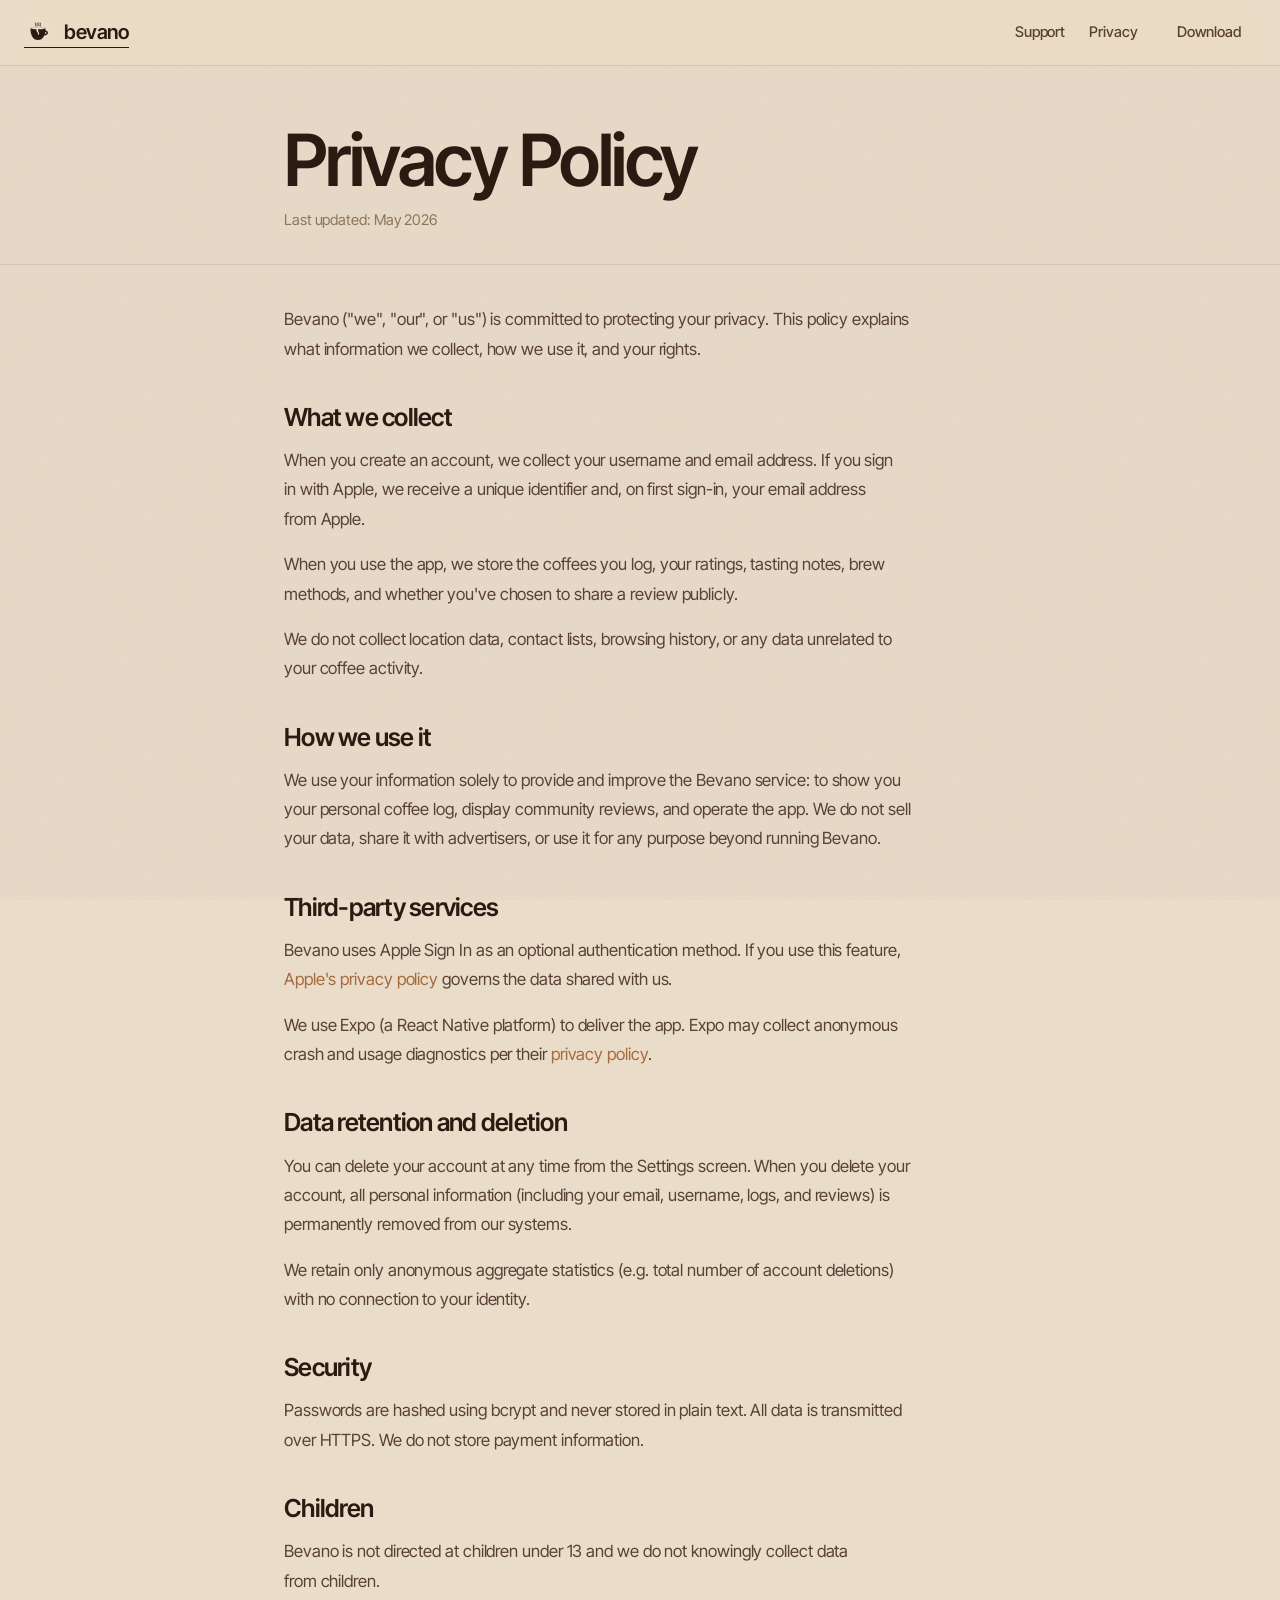
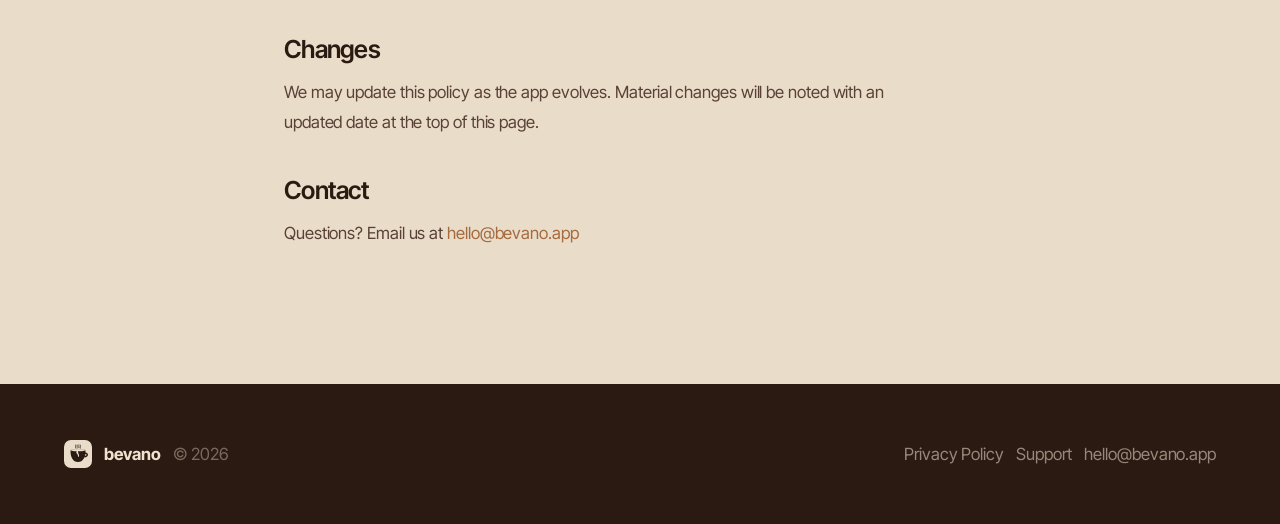
==== commit 043ec2c3: "feat(web): apply design package - new CSS, icon, beans photo, redesigned layout - Replace styles.css" ====
--- a/privacy.html
+++ b/privacy.html
@@ -6,12 +6,18 @@
   <title>Privacy Policy - Bevano</title>
   <meta name="description" content="Bevano privacy policy - how we collect, use, and protect your data." />
   <link rel="canonical" href="https://bevano.app/privacy" />
+  <link rel="preconnect" href="https://fonts.googleapis.com" />
+  <link rel="preconnect" href="https://fonts.gstatic.com" crossorigin />
+  <link rel="stylesheet" href="https://fonts.googleapis.com/css2?family=Inter+Tight:wght@400;500;600;700&family=Newsreader:ital,opsz,wght@1,16,400&display=swap" />
   <link rel="stylesheet" href="styles.css" />
 </head>
 <body>
 
   <nav class="nav">
-    <a href="/" class="nav__brand">bevano</a>
+    <a href="/" class="nav__brand">
+      <img src="assets/icon.svg" alt="Bevano" />
+      <span>bevano</span>
+    </a>
     <div class="nav__links">
       <a href="/support">Support</a>
       <a href="/privacy">Privacy</a>
@@ -60,12 +66,20 @@
     </div>
   </div>
 
-  <footer class="footer">
-    <p>© 2026 Bevano. All rights reserved.</p>
-    <div class="footer__links">
-      <a href="/privacy">Privacy Policy</a>
-      <a href="/support">Support</a>
-      <a href="mailto:hello@bevano.app">hello@bevano.app</a>
+  <footer class="site-footer">
+    <div class="section section--tight container">
+      <div class="spread" style="flex-wrap: wrap; gap: var(--s-5);">
+        <div class="row" style="gap: var(--s-3);">
+          <img src="assets/icon.svg" style="width: 28px; height: 28px; border-radius: 7px; flex-shrink: 0;" alt="" />
+          <strong>bevano</strong>
+          <span class="faint">© 2026</span>
+        </div>
+        <div class="cluster">
+          <a href="/privacy">Privacy Policy</a>
+          <a href="/support">Support</a>
+          <a href="mailto:hello@bevano.app">hello@bevano.app</a>
+        </div>
+      </div>
     </div>
   </footer>
 
--- a/styles.css
+++ b/styles.css
@@ -1,11 +1,12 @@
-@import url('https://fonts.googleapis.com/css2?family=Inter+Tight:wght@400;500;600;700&family=Newsreader:ital,wght@0,400;1,400&display=swap');
-
 /* =========================================================================
-   Bevano web — design system
-   Espresso/Cream palette. Light mode only.
+   coffee.css — Bevano marketing site
+   Sleek, modern stylesheet built on the Espresso/Cream palette.
+   Light mode only.
    ========================================================================= */
 
+/* ── Design tokens ──────────────────────────────────────────────────────── */
 :root {
+  /* Brand palette */
   --espresso:        #2B1A12;
   --espresso-deep:   #1F120C;
   --espresso-ink:    #150B07;
@@ -15,10 +16,15 @@
   --caramel:         #A56A3E;
   --caramel-deep:    #8E5630;
   --gold:            #D4A24C;
-
-  --font-sans:  "Inter Tight", "Helvetica Neue", ui-sans-serif, -apple-system, BlinkMacSystemFont, system-ui, sans-serif;
+  --gold-soft:       #E8B868;
+  --sage:            #1F3A2E;
+
+  /* Type */
+  --font-sans: "Inter Tight", "Helvetica Neue", ui-sans-serif, -apple-system, BlinkMacSystemFont, system-ui, sans-serif;
   --font-serif: "Newsreader", "Iowan Old Style", Georgia, serif;
-
+  --font-mono: ui-monospace, SFMono-Regular, "JetBrains Mono", Menlo, monospace;
+
+  /* Scale (fluid) */
   --step--2: clamp(0.72rem, 0.70rem + 0.10vw, 0.78rem);
   --step--1: clamp(0.83rem, 0.80rem + 0.15vw, 0.92rem);
   --step-0:  clamp(0.95rem, 0.92rem + 0.18vw, 1.05rem);
@@ -29,16 +35,23 @@
   --step-5:  clamp(2.70rem, 2.00rem + 3.50vw, 4.50rem);
   --step-6:  clamp(3.50rem, 2.50rem + 5.00vw, 6.50rem);
 
-  --r-sm: 10px; --r-md: 14px; --r-lg: 20px; --r-pill: 999px;
-
+  /* Radius */
+  --r-xs:  6px;  --r-sm:  10px; --r-md:  14px;
+  --r-lg:  20px; --r-xl:  28px; --r-2xl: 40px; --r-pill: 999px;
+
+  /* Spacing (8pt) */
   --s-1: 4px;  --s-2: 8px;   --s-3: 12px;  --s-4: 16px;  --s-5: 20px;
   --s-6: 24px; --s-7: 32px;  --s-8: 40px;  --s-9: 56px;  --s-10: 80px; --s-11: 120px;
 
+  /* Easing */
   --ease-out: cubic-bezier(0.16, 1, 0.3, 1);
-  --t-fast: 140ms; --t-base: 220ms;
-
+  --ease-in-out: cubic-bezier(0.65, 0, 0.35, 1);
+  --t-fast: 140ms; --t-base: 220ms; --t-slow: 420ms;
+
+  /* Semantic tokens */
   --bg:              var(--cream);
   --bg-elev:         var(--cream-soft);
+  --bg-sunken:       #DCCDB6;
   --surface:         #FFFFFF;
   --surface-muted:   #F1E6D2;
   --surface-inverse: var(--espresso);
@@ -61,15 +74,16 @@
   --highlight:       var(--gold);
 
   --ring:      0 0 0 3px rgba(165, 106, 62, 0.35);
-  --shadow-sm: 0 1px 2px rgba(43,26,18,0.06), 0 2px 6px -2px rgba(43,26,18,0.08);
-  --shadow-md: 0 4px 14px -4px rgba(43,26,18,0.12), 0 10px 30px -12px rgba(43,26,18,0.18);
-  --shadow-lg: 0 18px 50px -20px rgba(43,26,18,0.30);
+  --shadow-xs: 0 1px 2px rgba(43, 26, 18, 0.06);
+  --shadow-sm: 0 1px 2px rgba(43, 26, 18, 0.06), 0 2px 6px -2px rgba(43, 26, 18, 0.08);
+  --shadow-md: 0 4px 14px -4px rgba(43, 26, 18, 0.12), 0 10px 30px -12px rgba(43, 26, 18, 0.18);
+  --shadow-lg: 0 18px 50px -20px rgba(43, 26, 18, 0.30);
   --grain-opacity: 0.04;
 }
 
-/* ── Reset ──────────────────────────────────────────────────────────────── */
+/* ── Reset ─────────────────────────────────────────────────────────────── */
 *, *::before, *::after { box-sizing: border-box; }
-html { -webkit-text-size-adjust: 100%; scroll-behavior: smooth; }
+html { -webkit-text-size-adjust: 100%; text-size-adjust: 100%; scroll-behavior: smooth; }
 body {
   margin: 0;
   background: var(--bg);
@@ -92,7 +106,7 @@
 }
 img, svg, video { display: block; max-width: 100%; height: auto; }
 
-/* ── Typography ─────────────────────────────────────────────────────────── */
+/* ── Typography ────────────────────────────────────────────────────────── */
 h1, h2, h3, h4, h5 {
   margin: 0 0 var(--s-4);
   font-family: var(--font-sans);
@@ -103,9 +117,12 @@
   color: var(--text);
 }
 h1 { font-size: var(--step-5); letter-spacing: -0.035em; }
-h2 { font-size: var(--step-3); letter-spacing: -0.02em; }
-h3 { font-size: var(--step-2); }
+h2 { font-size: var(--step-4); letter-spacing: -0.03em; }
+h3 { font-size: var(--step-3); letter-spacing: -0.02em; }
+h4 { font-size: var(--step-2); }
+h5 { font-size: var(--step-1); }
 p  { margin: 0 0 var(--s-4); max-width: 64ch; text-wrap: pretty; }
+.lede { font-size: var(--step-2); line-height: 1.4; color: var(--text-muted); max-width: 56ch; }
 
 .eyebrow {
   display: inline-block;
@@ -116,8 +133,12 @@
   color: var(--accent);
   margin-bottom: var(--s-3);
 }
-
-a {
+small, .text-sm { font-size: var(--step--1); color: var(--text-muted); }
+.muted  { color: var(--text-muted); }
+.faint  { color: var(--text-faint); }
+.text-accent { color: var(--accent); }
+
+a, a:visited, a:link {
   color: var(--text);
   text-decoration: none;
   background-image: linear-gradient(currentColor, currentColor);
@@ -129,15 +150,25 @@
 a:hover { background-size: 100% 2px; color: var(--accent); }
 a:focus-visible { outline: none; box-shadow: var(--ring); border-radius: 4px; }
 
-/* ── Layout ─────────────────────────────────────────────────────────────── */
+/* ── Layout primitives ─────────────────────────────────────────────────── */
 .container { width: 100%; max-width: 1200px; margin-inline: auto; padding-inline: var(--s-6); position: relative; z-index: 1; }
 .container--narrow { max-width: 760px; }
+.container--wide   { max-width: 1440px; }
 .section { padding-block: var(--s-11); }
 .section--tight { padding-block: var(--s-9); }
+.stack > * + * { margin-top: var(--s-5); }
+.cluster { display: flex; flex-wrap: wrap; gap: var(--s-3); align-items: center; }
+.row { display: flex; gap: var(--s-4); align-items: center; }
+.spread { display: flex; align-items: center; justify-content: space-between; gap: var(--s-4); }
 .grid { display: grid; gap: var(--s-6); }
+.grid-2 { grid-template-columns: repeat(auto-fit, minmax(280px, 1fr)); }
 .grid-3 { grid-template-columns: repeat(auto-fit, minmax(240px, 1fr)); }
-
-/* ── Card ───────────────────────────────────────────────────────────────── */
+.center-text { text-align: center; }
+.text-balance { text-wrap: balance; }
+.fill-espresso { background: var(--espresso); color: var(--cream-hi); }
+.hidden { display: none !important; }
+
+/* ── Card ──────────────────────────────────────────────────────────────── */
 .card {
   background: var(--surface);
   border: 1px solid var(--border);
@@ -147,11 +178,8 @@
   transition: transform var(--t-base) var(--ease-out), box-shadow var(--t-base) var(--ease-out), border-color var(--t-base) var(--ease-out);
 }
 .card:hover { transform: translateY(-2px); box-shadow: var(--shadow-md); border-color: var(--border-strong); }
-.card .feature-icon { font-size: 28px; margin-bottom: var(--s-4); display: block; }
-.card h3 { font-size: var(--step-1); margin-bottom: var(--s-3); }
-.card p { font-size: var(--step--1); color: var(--text-muted); line-height: 1.65; margin: 0; max-width: none; }
-
-/* ── Nav ────────────────────────────────────────────────────────────────── */
+
+/* ── Nav ───────────────────────────────────────────────────────────────── */
 .nav {
   position: sticky; top: 0; z-index: 50;
   display: flex; align-items: center; justify-content: space-between;
@@ -161,56 +189,64 @@
   -webkit-backdrop-filter: saturate(180%) blur(18px);
   border-bottom: 1px solid var(--divider);
 }
-.nav__brand { font-weight: 600; letter-spacing: -0.02em; font-size: var(--step-1); background: none; color: var(--text); }
+.nav__brand {
+  display: flex; align-items: center; gap: var(--s-3);
+  font-weight: 600; letter-spacing: -0.02em; font-size: var(--step-1);
+  background: none; color: var(--text);
+}
+.nav__brand img { width: 28px; height: 28px; border-radius: 7px; flex-shrink: 0; }
 .nav__brand:hover { color: var(--accent); background-image: none; }
 .nav__links { display: flex; gap: var(--s-6); align-items: center; }
-.nav__links a { font-size: var(--step--1); font-weight: 500; background: none; }
+.nav__links a, .nav__links a:visited, .nav__links a:link { font-size: var(--step--1); font-weight: 500; color: var(--text-muted); background: none; }
 .nav__links a:hover { color: var(--accent); background-image: none; }
 
-/* ── Buttons ────────────────────────────────────────────────────────────── */
+/* ── Buttons ───────────────────────────────────────────────────────────── */
 .btn {
   display: inline-flex; align-items: center; justify-content: center;
   gap: var(--s-2);
   padding: 12px 22px;
-  font-size: var(--step--1); font-weight: 600;
-  line-height: 1;
-  background: var(--primary);
-  color: var(--text-on-primary);
-  border: 1px solid transparent;
-  border-radius: var(--r-pill);
-  cursor: pointer;
-  text-decoration: none;
-  background-image: none;
+  font-size: var(--step--1); font-weight: 600; line-height: 1;
+  background: var(--primary); color: var(--text-on-primary);
+  border: 1px solid transparent; border-radius: var(--r-pill);
+  cursor: pointer; text-decoration: none; background-image: none;
   transition: transform var(--t-fast) var(--ease-out), background var(--t-fast) var(--ease-out), box-shadow var(--t-fast) var(--ease-out);
 }
 .btn:hover { background: var(--primary-hover); transform: translateY(-1px); box-shadow: var(--shadow-sm); background-image: none; color: var(--text-on-primary); }
 .btn:active { background: var(--primary-active); transform: translateY(0); }
 .btn--accent { background: var(--accent); color: var(--text-on-accent); }
 .btn--accent:hover { background: var(--accent-hover); color: var(--text-on-accent); }
-.btn--sm { padding: 8px 16px; font-size: var(--step--2); }
-
-/* ── Hero ───────────────────────────────────────────────────────────────── */
+.btn--ghost { background: transparent; color: var(--text); border-color: var(--border); }
+.btn--ghost:hover { background: var(--surface-muted); border-color: var(--border-strong); }
+.btn--lg { padding: 16px 28px; font-size: var(--step-0); }
+.btn--sm { padding: 8px 14px; font-size: var(--step--2); }
+
+/* ── Hero ──────────────────────────────────────────────────────────────── */
 .hero {
-  position: relative; overflow: hidden;
+  position: relative;
+  padding-block: var(--s-11);
+  overflow: hidden;
   display: flex; align-items: center; justify-content: space-between;
   gap: var(--s-10);
 }
-.hero__text { flex: 1; max-width: 560px; position: relative; z-index: 1; }
+.hero__eyebrow { color: var(--accent); }
+.hero__inner { flex: 1; max-width: 560px; position: relative; z-index: 1; }
 .hero__title { font-size: var(--step-5); letter-spacing: -0.035em; margin-bottom: var(--s-5); }
 .hero__title em { font-style: italic; font-family: var(--font-serif); font-weight: 400; color: var(--accent); }
 .hero__lede { font-size: var(--step-1); color: var(--text-muted); max-width: 52ch; margin-bottom: var(--s-7); line-height: 1.6; }
 .hero__actions { display: flex; gap: var(--s-3); flex-wrap: wrap; align-items: center; }
 .hero__note { font-size: var(--step--2); color: var(--text-faint); }
 .hero__art {
-  position: absolute; right: -80px; top: 50%; transform: translateY(-50%);
-  width: 500px; height: 500px; border-radius: 50%;
-  background: radial-gradient(closest-side, color-mix(in oklch, var(--accent) 35%, transparent), transparent 70%),
-              radial-gradient(closest-side, color-mix(in oklch, var(--highlight) 25%, transparent), transparent 80%);
+  position: absolute; right: -120px; top: 50%; transform: translateY(-50%);
+  width: 560px; height: 560px; border-radius: 50%;
+  background:
+    radial-gradient(closest-side, color-mix(in oklch, var(--accent) 35%, transparent), transparent 70%),
+    radial-gradient(closest-side, color-mix(in oklch, var(--highlight) 25%, transparent), transparent 80%);
+  filter: blur(0.5px);
   z-index: 0; pointer-events: none;
 }
-
-/* ── Phone mockup ───────────────────────────────────────────────────────── */
 .hero__phone { flex-shrink: 0; position: relative; z-index: 1; }
+
+/* ── Phone mockup ──────────────────────────────────────────────────────── */
 .phone {
   width: 220px; height: 440px;
   background: var(--espresso); border-radius: 36px;
@@ -231,49 +267,91 @@
 .phone-card-line { height: 7px; border-radius: 4px; background: rgba(239,227,207,0.15); }
 .phone-card-line.short { width: 55%; }
 
-/* ── Features section label ─────────────────────────────────────────────── */
-.section-label { font-size: var(--step--2); font-weight: 600; letter-spacing: 0.18em; text-transform: uppercase; color: var(--accent); text-align: center; margin-bottom: var(--s-3); }
-.section-heading { font-size: var(--step-4); letter-spacing: -0.03em; text-align: center; margin-bottom: var(--s-4); }
-.section-sub { font-size: var(--step-0); color: var(--text-muted); text-align: center; max-width: 56ch; margin: 0 auto var(--s-8); line-height: 1.7; }
-
-/* ── Quote band ─────────────────────────────────────────────────────────── */
-.quote-band { background: var(--espresso); padding-block: var(--s-10); }
-.quote-band blockquote {
-  font-family: var(--font-serif);
-  font-style: italic;
-  font-size: var(--step-3);
-  font-weight: 400;
-  line-height: 1.4;
+/* ── Intro sub-header ──────────────────────────────────────────────────── */
+.intro { border-top: 1px solid var(--divider); }
+.intro h2 { margin: 0 0 var(--s-5); }
+
+/* ── Features section ──────────────────────────────────────────────────── */
+.features-head { max-width: 640px; margin-bottom: var(--s-8); }
+.features-head h2 { margin: 0; }
+.features { gap: var(--s-7); }
+.feature {
+  position: relative;
+  padding: var(--s-7) var(--s-2) 0;
+  border-top: 1px solid var(--border);
+}
+.feature__num {
+  display: inline-block;
+  font-family: var(--font-mono);
+  font-size: var(--step--2);
+  letter-spacing: 0.16em;
+  color: var(--accent);
+  margin-bottom: var(--s-4);
+}
+.feature__title { font-size: var(--step-2); margin: 0 0 var(--s-3); letter-spacing: -0.015em; }
+.feature__body { margin: 0; color: var(--text-muted); font-size: var(--step-0); line-height: 1.55; max-width: 38ch; }
+
+/* ── Quote section (beans background) ─────────────────────────────────── */
+.quote {
+  position: relative; overflow: hidden;
+  padding-block: clamp(120px, 14vw, 200px);
   color: var(--cream-hi);
-  max-width: 680px;
-  margin: 0 auto;
-  text-align: center;
-}
-.quote-band blockquote::before { content: '\201C'; }
-.quote-band blockquote::after  { content: '\201D'; }
-
-/* ── CTA band ───────────────────────────────────────────────────────────── */
+  isolation: isolate;
+}
+.quote__bg {
+  position: absolute; inset: 0;
+  background-image: url("assets/beans-bg.png");
+  background-size: cover;
+  background-position: center;
+  background-repeat: no-repeat;
+  z-index: -2;
+}
+.quote::before {
+  content: "";
+  position: absolute; inset: 0;
+  background: radial-gradient(ellipse at 50% 50%, rgba(21,10,5,0.55) 0%, rgba(21,10,5,0.82) 65%, rgba(21,10,5,0.92) 100%);
+  z-index: -1;
+}
+.quote__inner { max-width: 880px; margin-inline: auto; text-align: center; padding-inline: var(--s-6); }
+.quote__mark {
+  font-family: var(--font-serif); font-style: italic;
+  font-size: clamp(80px, 14vw, 160px);
+  line-height: 0.6; color: var(--gold); opacity: 0.55;
+  display: block; margin-bottom: var(--s-3);
+}
+.quote__text {
+  font-family: var(--font-serif); font-style: italic; font-weight: 400;
+  font-size: clamp(28px, 4.5vw, 56px);
+  line-height: 1.18; letter-spacing: -0.02em;
+  color: var(--cream-hi); text-wrap: balance;
+  margin: 0 0 var(--s-7);
+}
+.quote__text em { color: var(--gold); font-style: italic; }
+.quote__attrib {
+  display: inline-flex; align-items: center; gap: var(--s-3);
+  font-size: var(--step--1); letter-spacing: 0.16em; text-transform: uppercase;
+  color: rgba(239, 227, 207, 0.75);
+}
+.quote__attrib::before, .quote__attrib::after { content: ""; width: 32px; height: 1px; background: rgba(212,162,76,0.6); }
+.quote__attrib strong { color: var(--cream-hi); font-weight: 600; letter-spacing: 0.04em; text-transform: none; font-size: var(--step-0); }
+
+/* ── CTA band ──────────────────────────────────────────────────────────── */
 .cta-band { text-align: center; padding-block: var(--s-10); border-top: 1px solid var(--divider); }
 .cta-band h2 { margin-bottom: var(--s-7); }
 
-/* ── Footer ─────────────────────────────────────────────────────────────── */
-.footer {
-  background: var(--espresso);
-  padding: var(--s-7) var(--s-6);
-  display: flex; align-items: center; justify-content: space-between;
-  flex-wrap: wrap; gap: var(--s-4);
-  position: relative; z-index: 1;
-}
-.footer p { font-size: var(--step--2); color: var(--cream-hi); margin: 0; opacity: 0.4; }
-.footer__links { display: flex; gap: var(--s-6); }
-.footer__links a { font-size: var(--step--2); color: var(--cream-hi); opacity: 0.5; background: none; transition: opacity var(--t-fast) var(--ease-out); }
-.footer__links a:hover { opacity: 1; background-image: none; }
-
-/* ── Page hero (legal/support) ──────────────────────────────────────────── */
+/* ── Site footer ───────────────────────────────────────────────────────── */
+.site-footer { background: var(--espresso); }
+.site-footer p, .site-footer strong, .site-footer span { color: var(--cream-hi); }
+.site-footer .faint { color: rgba(239, 227, 207, 0.4); }
+.site-footer a, .site-footer a:visited, .site-footer a:link { color: rgba(239,227,207,0.55); background: none; }
+.site-footer a:hover { color: var(--cream-hi); background-image: none; }
+
+/* ── Page hero (support / privacy) ────────────────────────────────────── */
 .page-hero { padding-block: var(--s-9) var(--s-7); border-bottom: 1px solid var(--divider); }
+.page-hero h1 { margin-bottom: var(--s-3); }
 .page-hero p { font-size: var(--step--1); color: var(--text-faint); margin: 0; }
 
-/* ── Page content ───────────────────────────────────────────────────────── */
+/* ── Page content ──────────────────────────────────────────────────────── */
 .page-content { padding-block: var(--s-8) var(--s-11); }
 .page-content h2 { font-size: var(--step-2); margin: var(--s-8) 0 var(--s-4); }
 .page-content h2:first-child { margin-top: 0; }
@@ -281,25 +359,23 @@
 .page-content a { color: var(--accent); background: none; }
 .page-content a:hover { color: var(--accent-hover); background-image: none; }
 
-/* ── Contact box ────────────────────────────────────────────────────────── */
+/* ── Contact box ───────────────────────────────────────────────────────── */
 .contact-box {
-  background: var(--surface-muted);
-  border: 1px solid var(--border);
-  border-radius: var(--r-md);
-  padding: var(--s-5) var(--s-6);
+  background: var(--surface-muted); border: 1px solid var(--border);
+  border-radius: var(--r-md); padding: var(--s-5) var(--s-6);
   margin: var(--s-5) 0 var(--s-8);
 }
 .contact-box p { margin: 0; font-size: var(--step--1); max-width: none; }
 .contact-box a { color: var(--accent); font-weight: 600; background: none; }
 
-/* ── FAQ ────────────────────────────────────────────────────────────────── */
+/* ── FAQ ───────────────────────────────────────────────────────────────── */
 .faq { margin-top: var(--s-8); }
 .faq-item { border-top: 1px solid var(--divider); padding-block: var(--s-5); }
 .faq-item:last-child { border-bottom: 1px solid var(--divider); }
 .faq-item h3 { font-size: var(--step-0); font-weight: 600; margin-bottom: var(--s-2); }
 .faq-item p { font-size: var(--step--1); color: var(--text-muted); margin: 0; line-height: 1.65; max-width: none; }
 
-/* ── Utilities ──────────────────────────────────────────────────────────── */
+/* ── Utilities ─────────────────────────────────────────────────────────── */
 ::selection { background: var(--accent); color: var(--text-on-accent); }
 :focus-visible { outline: none; box-shadow: var(--ring); border-radius: 6px; }
 ::-webkit-scrollbar { width: 12px; }
@@ -307,15 +383,16 @@
 ::-webkit-scrollbar-thumb { background: var(--border); border-radius: var(--r-pill); border: 3px solid var(--bg); }
 ::-webkit-scrollbar-thumb:hover { background: var(--border-strong); }
 
-/* ── Responsive ─────────────────────────────────────────────────────────── */
+/* ── Responsive ────────────────────────────────────────────────────────── */
 @media (max-width: 768px) {
   .nav { padding: var(--s-3) var(--s-4); }
   .nav__links { gap: var(--s-4); }
-  .hero { flex-direction: column; }
+  .hero { flex-direction: column; padding-block: var(--s-9); }
   .hero__phone, .hero__art { display: none; }
   .section, .section--tight { padding-block: var(--s-9); }
-  .footer { flex-direction: column; align-items: flex-start; padding: var(--s-6) var(--s-4); }
   .container { padding-inline: var(--s-4); }
+  .spread { flex-direction: column; align-items: flex-start; }
+  .features { grid-template-columns: 1fr; }
 }
 
 @media (prefers-reduced-motion: reduce) {
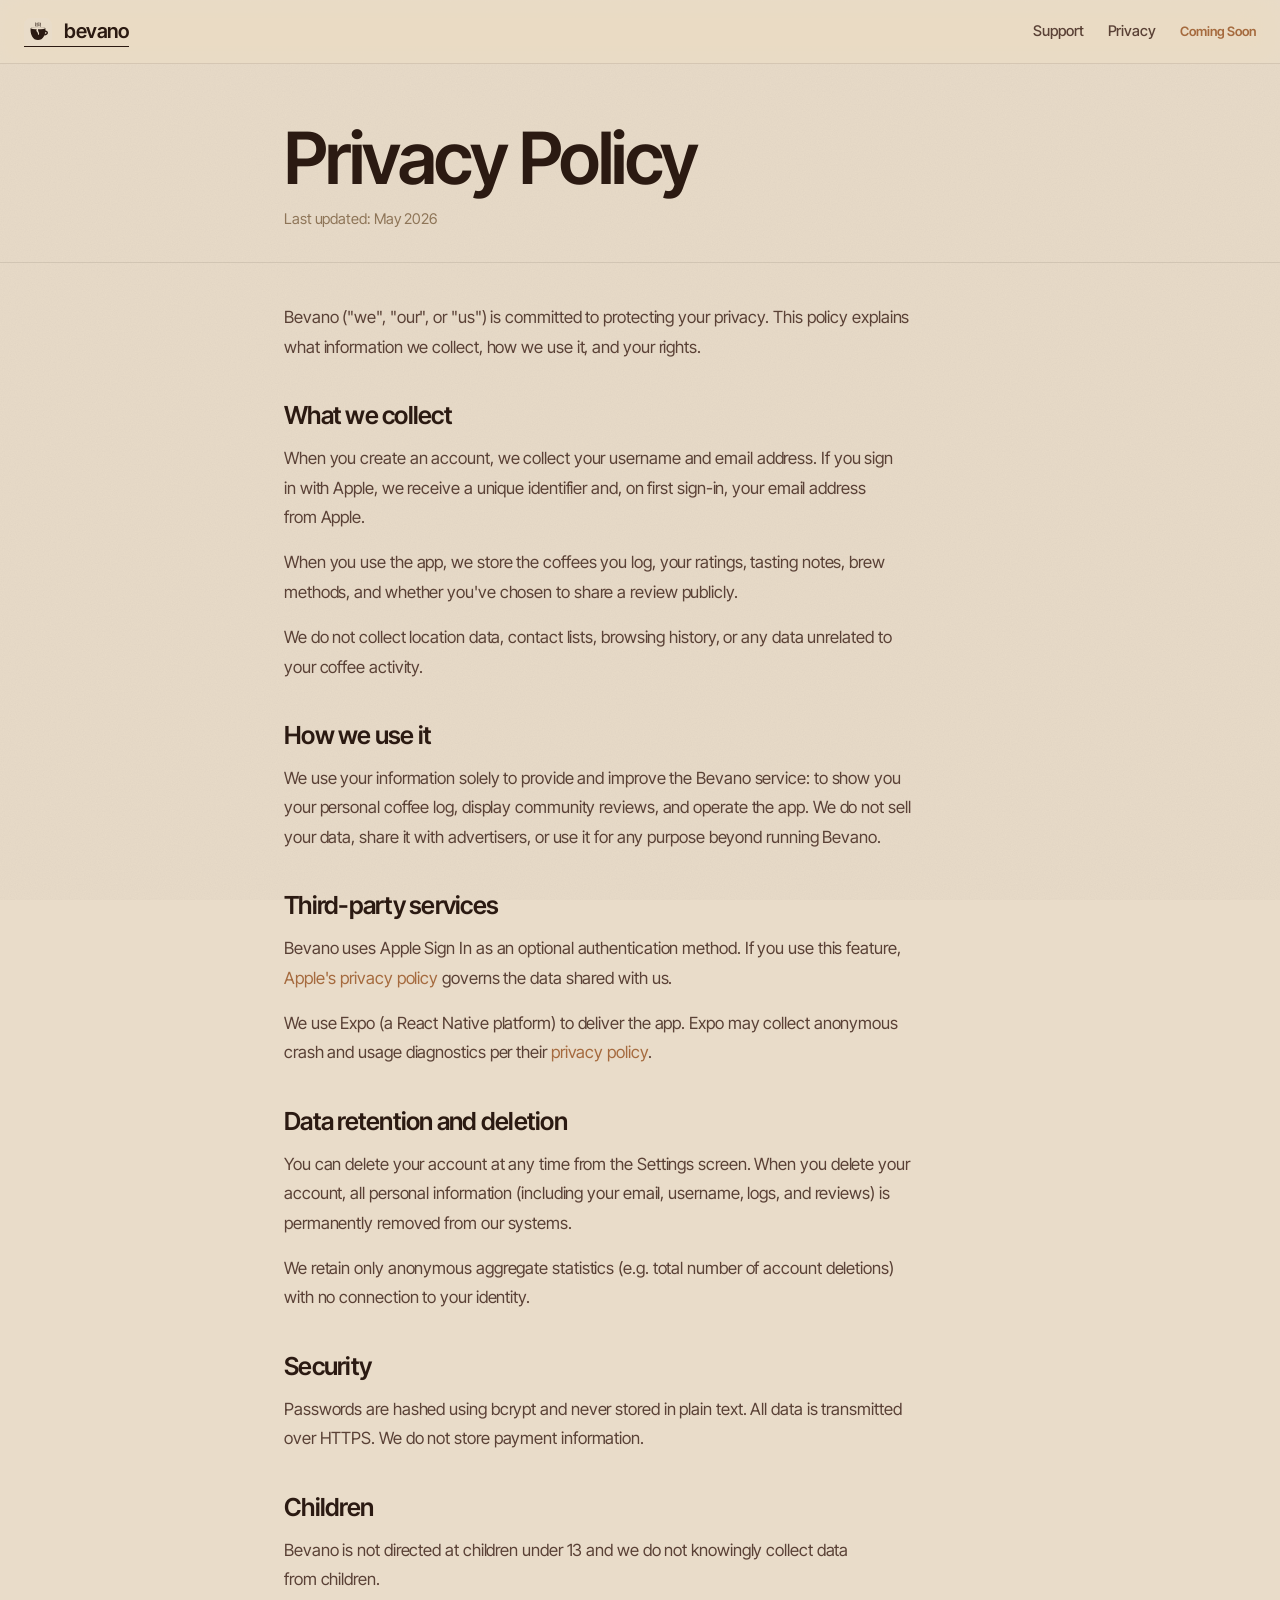
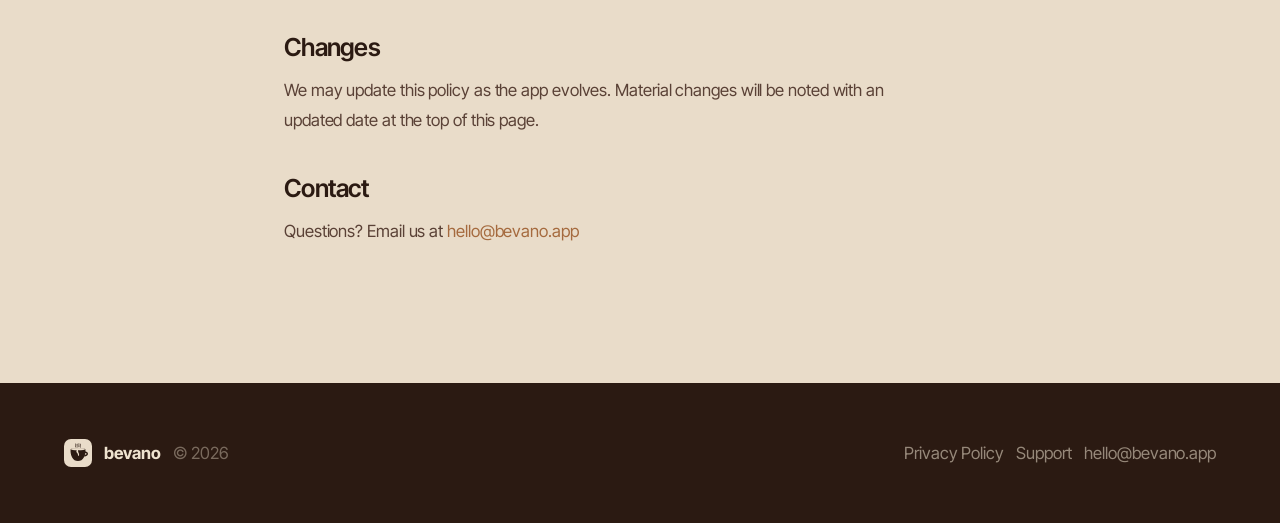
==== commit 21049569: "fix(web): lowercase quote attribution and replace Download with Coming Soon - index.html: quote attr" ====
--- a/privacy.html
+++ b/privacy.html
@@ -15,13 +15,13 @@
 
   <nav class="nav">
     <a href="/" class="nav__brand">
-      <img src="assets/icon.svg" alt="Bevano" />
+      <img src="assets/icon.svg" alt="Bevano" width="28" height="28" />
       <span>bevano</span>
     </a>
     <div class="nav__links">
       <a href="/support">Support</a>
       <a href="/privacy">Privacy</a>
-      <a href="https://apps.apple.com" class="btn btn--sm">Download</a>
+      <span style="font-size: 13px; font-weight: 600; color: var(--accent);">Coming Soon</span>
     </div>
   </nav>
 
--- a/styles.css
+++ b/styles.css
@@ -184,6 +184,7 @@
   position: sticky; top: 0; z-index: 50;
   display: flex; align-items: center; justify-content: space-between;
   padding: var(--s-4) var(--s-6);
+  background: rgba(233, 220, 201, 0.85); /* fallback */
   background: color-mix(in oklch, var(--bg) 75%, transparent);
   backdrop-filter: saturate(180%) blur(18px);
   -webkit-backdrop-filter: saturate(180%) blur(18px);
@@ -194,7 +195,12 @@
   font-weight: 600; letter-spacing: -0.02em; font-size: var(--step-1);
   background: none; color: var(--text);
 }
-.nav__brand img { width: 28px; height: 28px; border-radius: 7px; flex-shrink: 0; }
+.nav__brand img {
+  display: block;
+  width: 28px !important; height: 28px !important;
+  max-width: 28px; max-height: 28px;
+  border-radius: 7px; flex-shrink: 0;
+}
 .nav__brand:hover { color: var(--accent); background-image: none; }
 .nav__links { display: flex; gap: var(--s-6); align-items: center; }
 .nav__links a, .nav__links a:visited, .nav__links a:link { font-size: var(--step--1); font-weight: 500; color: var(--text-muted); background: none; }
@@ -211,11 +217,12 @@
   cursor: pointer; text-decoration: none; background-image: none;
   transition: transform var(--t-fast) var(--ease-out), background var(--t-fast) var(--ease-out), box-shadow var(--t-fast) var(--ease-out);
 }
+.btn, .btn:link, .btn:visited { color: var(--text-on-primary); background-image: none; }
 .btn:hover { background: var(--primary-hover); transform: translateY(-1px); box-shadow: var(--shadow-sm); background-image: none; color: var(--text-on-primary); }
 .btn:active { background: var(--primary-active); transform: translateY(0); }
-.btn--accent { background: var(--accent); color: var(--text-on-accent); }
+.btn--accent, .btn--accent:link, .btn--accent:visited { background: var(--accent); color: var(--text-on-accent); }
 .btn--accent:hover { background: var(--accent-hover); color: var(--text-on-accent); }
-.btn--ghost { background: transparent; color: var(--text); border-color: var(--border); }
+.btn--ghost, .btn--ghost:link, .btn--ghost:visited { background: transparent; color: var(--text); border-color: var(--border); }
 .btn--ghost:hover { background: var(--surface-muted); border-color: var(--border-strong); }
 .btn--lg { padding: 16px 28px; font-size: var(--step-0); }
 .btn--sm { padding: 8px 14px; font-size: var(--step--2); }
@@ -267,10 +274,6 @@
 .phone-card-line { height: 7px; border-radius: 4px; background: rgba(239,227,207,0.15); }
 .phone-card-line.short { width: 55%; }
 
-/* ── Intro sub-header ──────────────────────────────────────────────────── */
-.intro { border-top: 1px solid var(--divider); }
-.intro h2 { margin: 0 0 var(--s-5); }
-
 /* ── Features section ──────────────────────────────────────────────────── */
 .features-head { max-width: 640px; margin-bottom: var(--s-8); }
 .features-head h2 { margin: 0; }
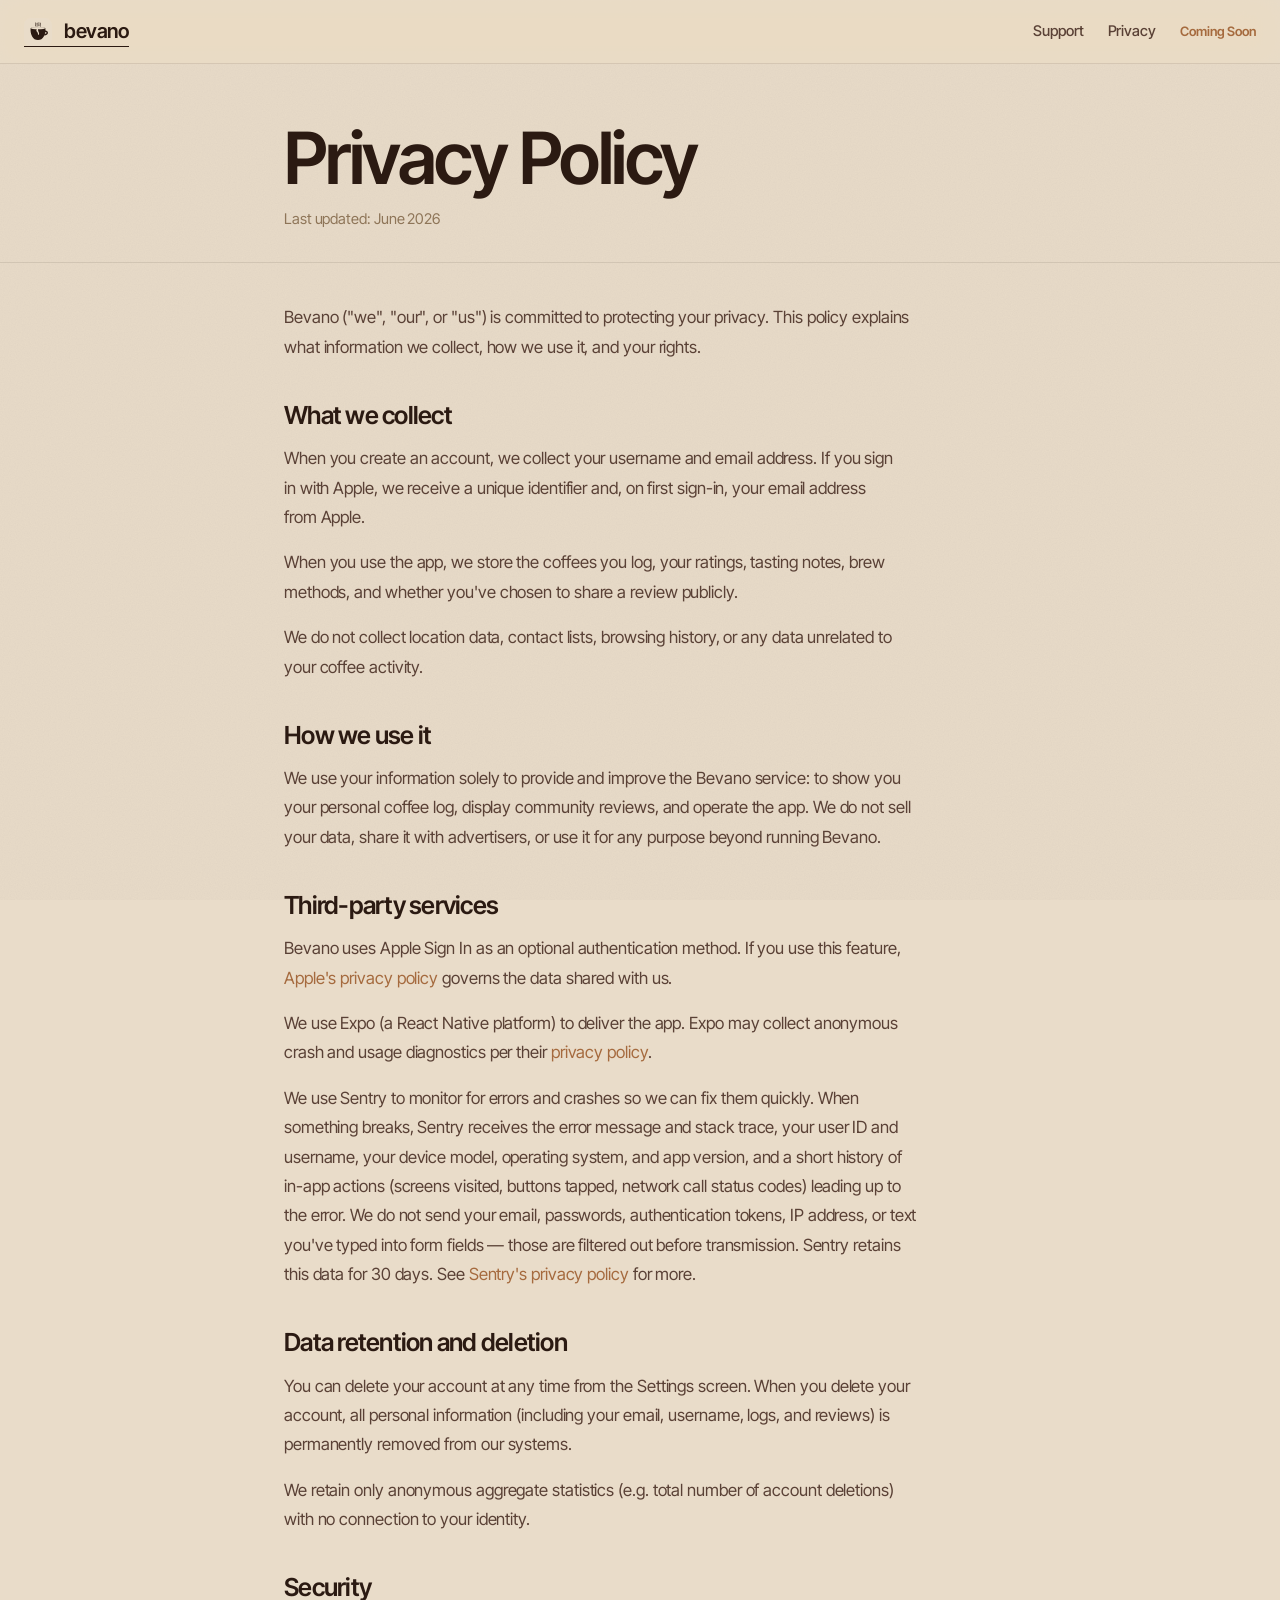
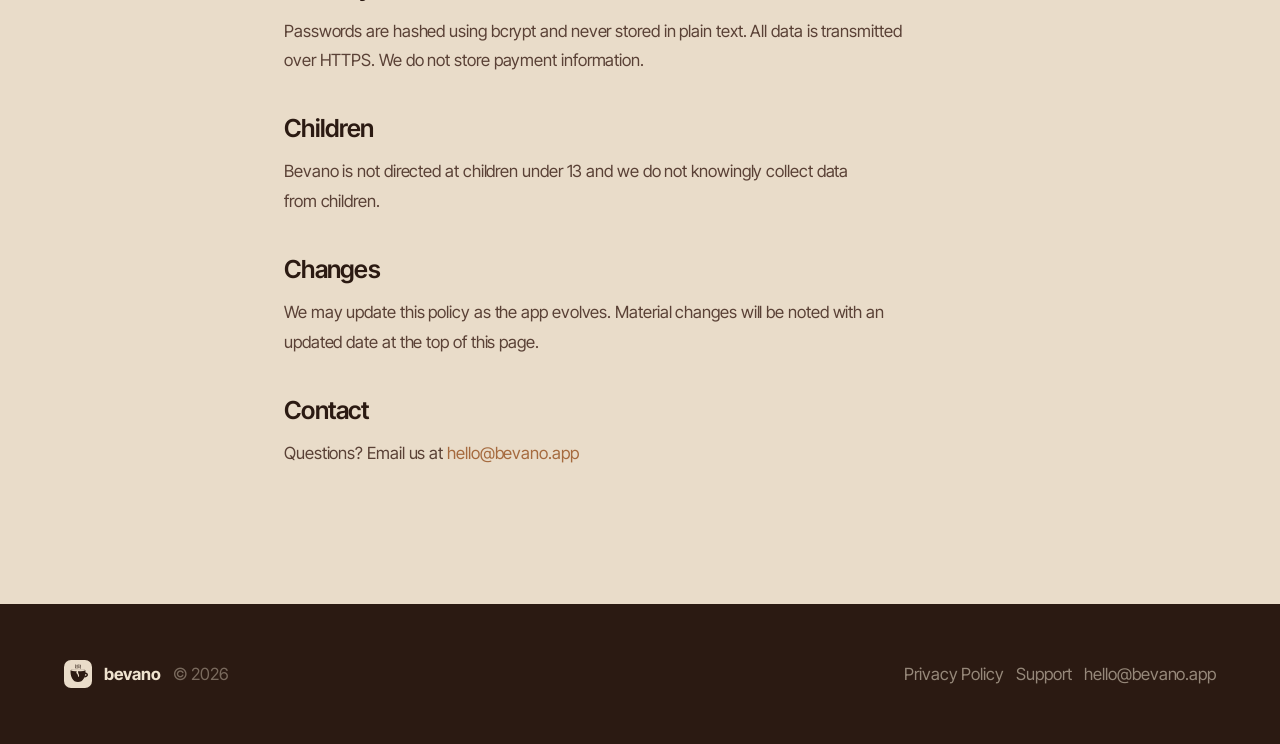
==== commit a312ad87: "docs(privacy): disclose Sentry error monitoring data collection (#11) Adds a paragraph to the Third-" ====
--- a/privacy.html
+++ b/privacy.html
@@ -28,7 +28,7 @@
   <div class="page-hero">
     <div class="container container--narrow">
       <h1>Privacy Policy</h1>
-      <p>Last updated: May 2026</p>
+      <p>Last updated: June 2026</p>
     </div>
   </div>
 
@@ -47,6 +47,7 @@
       <h2>Third-party services</h2>
       <p>Bevano uses Apple Sign In as an optional authentication method. If you use this feature, <a href="https://www.apple.com/legal/privacy/" target="_blank" rel="noopener">Apple's privacy policy</a> governs the data shared with us.</p>
       <p>We use Expo (a React Native platform) to deliver the app. Expo may collect anonymous crash and usage diagnostics per their <a href="https://expo.dev/privacy" target="_blank" rel="noopener">privacy policy</a>.</p>
+      <p>We use Sentry to monitor for errors and crashes so we can fix them quickly. When something breaks, Sentry receives the error message and stack trace, your user ID and username, your device model, operating system, and app version, and a short history of in-app actions (screens visited, buttons tapped, network call status codes) leading up to the error. We do not send your email, passwords, authentication tokens, IP address, or text you've typed into form fields — those are filtered out before transmission. Sentry retains this data for 30 days. See <a href="https://sentry.io/privacy/" target="_blank" rel="noopener">Sentry's privacy policy</a> for more.</p>
 
       <h2>Data retention and deletion</h2>
       <p>You can delete your account at any time from the Settings screen. When you delete your account, all personal information (including your email, username, logs, and reviews) is permanently removed from our systems.</p>
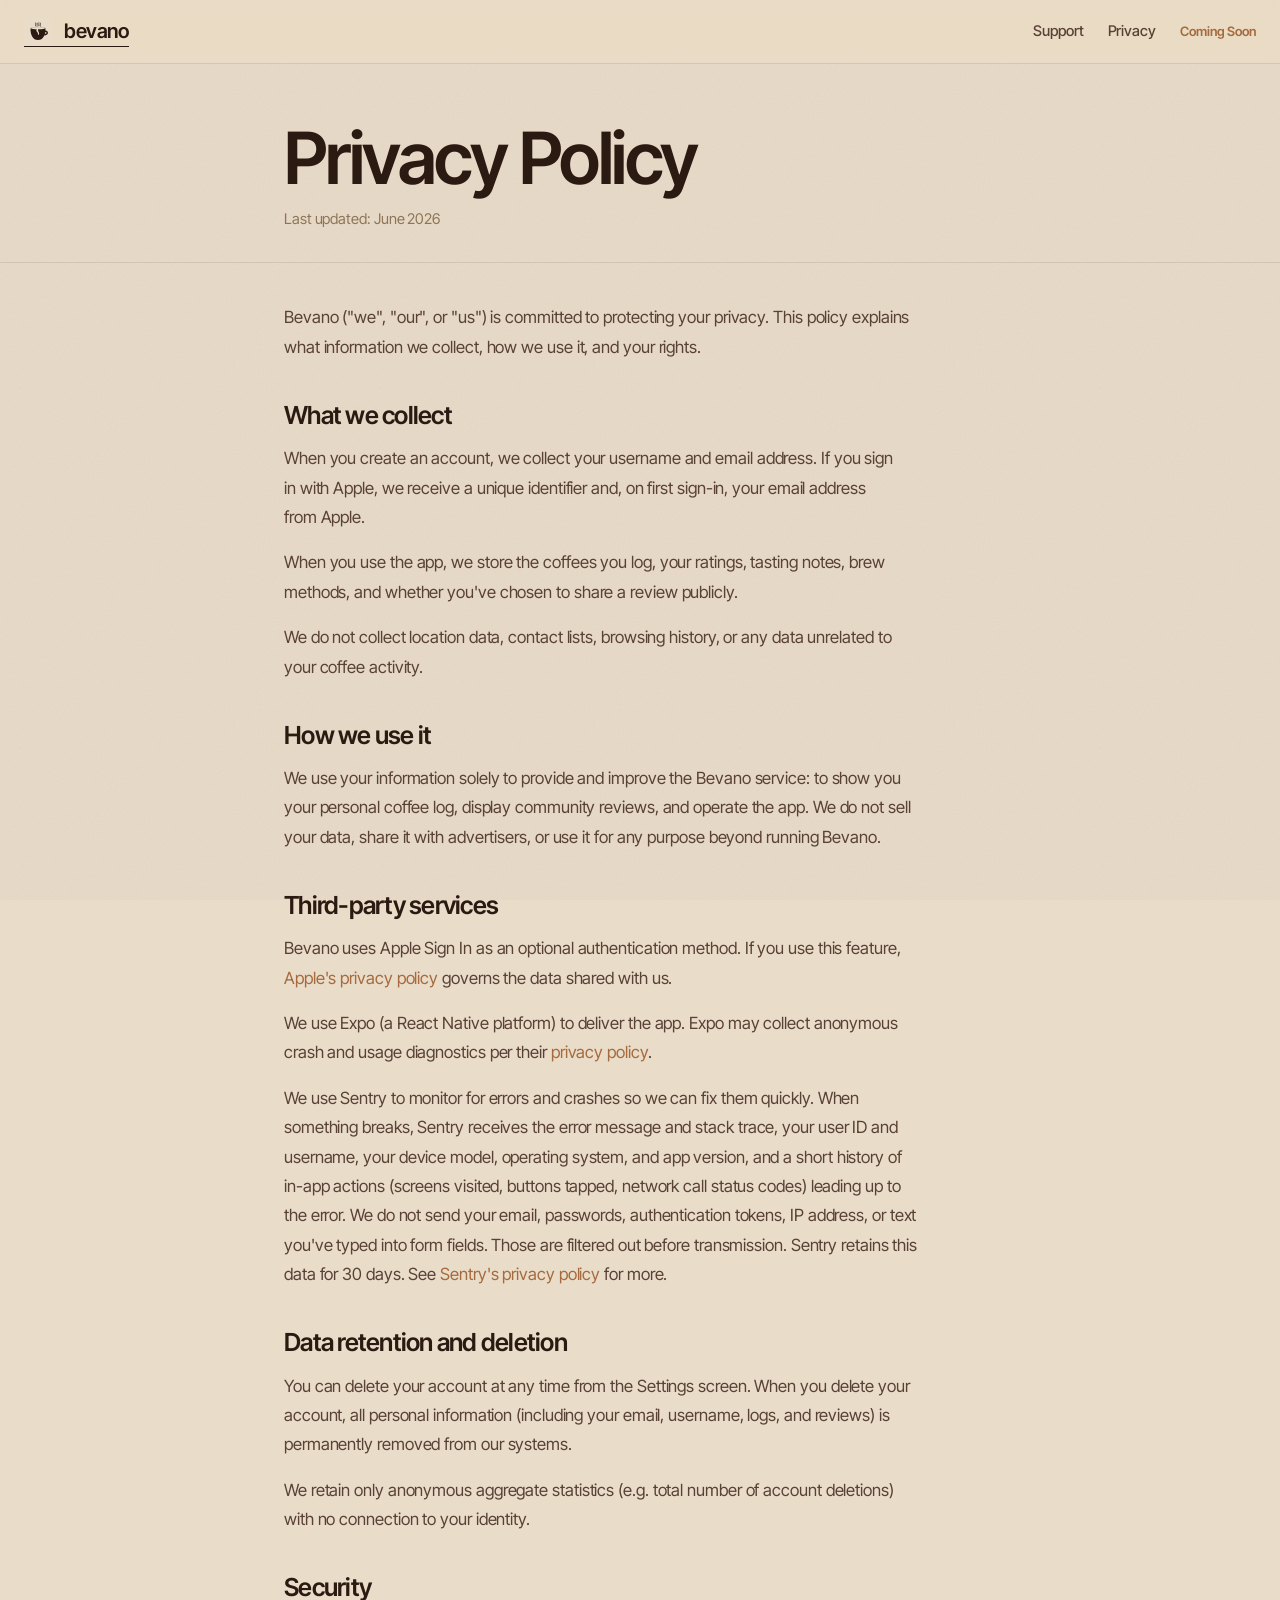
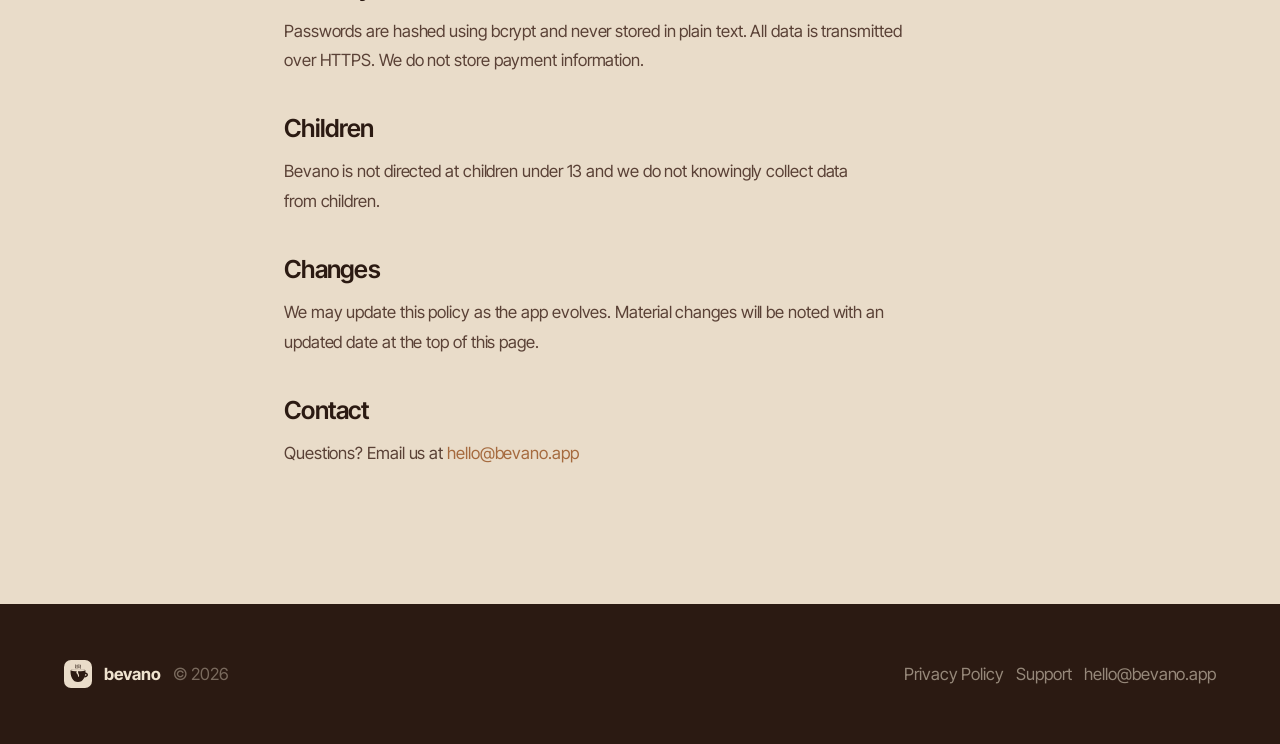
==== commit beabde8e: "docs(privacy): remove em dash in Sentry disclosure paragraph Cosmetic — split the sentence at the da" ====
--- a/privacy.html
+++ b/privacy.html
@@ -47,7 +47,7 @@
       <h2>Third-party services</h2>
       <p>Bevano uses Apple Sign In as an optional authentication method. If you use this feature, <a href="https://www.apple.com/legal/privacy/" target="_blank" rel="noopener">Apple's privacy policy</a> governs the data shared with us.</p>
       <p>We use Expo (a React Native platform) to deliver the app. Expo may collect anonymous crash and usage diagnostics per their <a href="https://expo.dev/privacy" target="_blank" rel="noopener">privacy policy</a>.</p>
-      <p>We use Sentry to monitor for errors and crashes so we can fix them quickly. When something breaks, Sentry receives the error message and stack trace, your user ID and username, your device model, operating system, and app version, and a short history of in-app actions (screens visited, buttons tapped, network call status codes) leading up to the error. We do not send your email, passwords, authentication tokens, IP address, or text you've typed into form fields — those are filtered out before transmission. Sentry retains this data for 30 days. See <a href="https://sentry.io/privacy/" target="_blank" rel="noopener">Sentry's privacy policy</a> for more.</p>
+      <p>We use Sentry to monitor for errors and crashes so we can fix them quickly. When something breaks, Sentry receives the error message and stack trace, your user ID and username, your device model, operating system, and app version, and a short history of in-app actions (screens visited, buttons tapped, network call status codes) leading up to the error. We do not send your email, passwords, authentication tokens, IP address, or text you've typed into form fields. Those are filtered out before transmission. Sentry retains this data for 30 days. See <a href="https://sentry.io/privacy/" target="_blank" rel="noopener">Sentry's privacy policy</a> for more.</p>
 
       <h2>Data retention and deletion</h2>
       <p>You can delete your account at any time from the Settings screen. When you delete your account, all personal information (including your email, username, logs, and reviews) is permanently removed from our systems.</p>
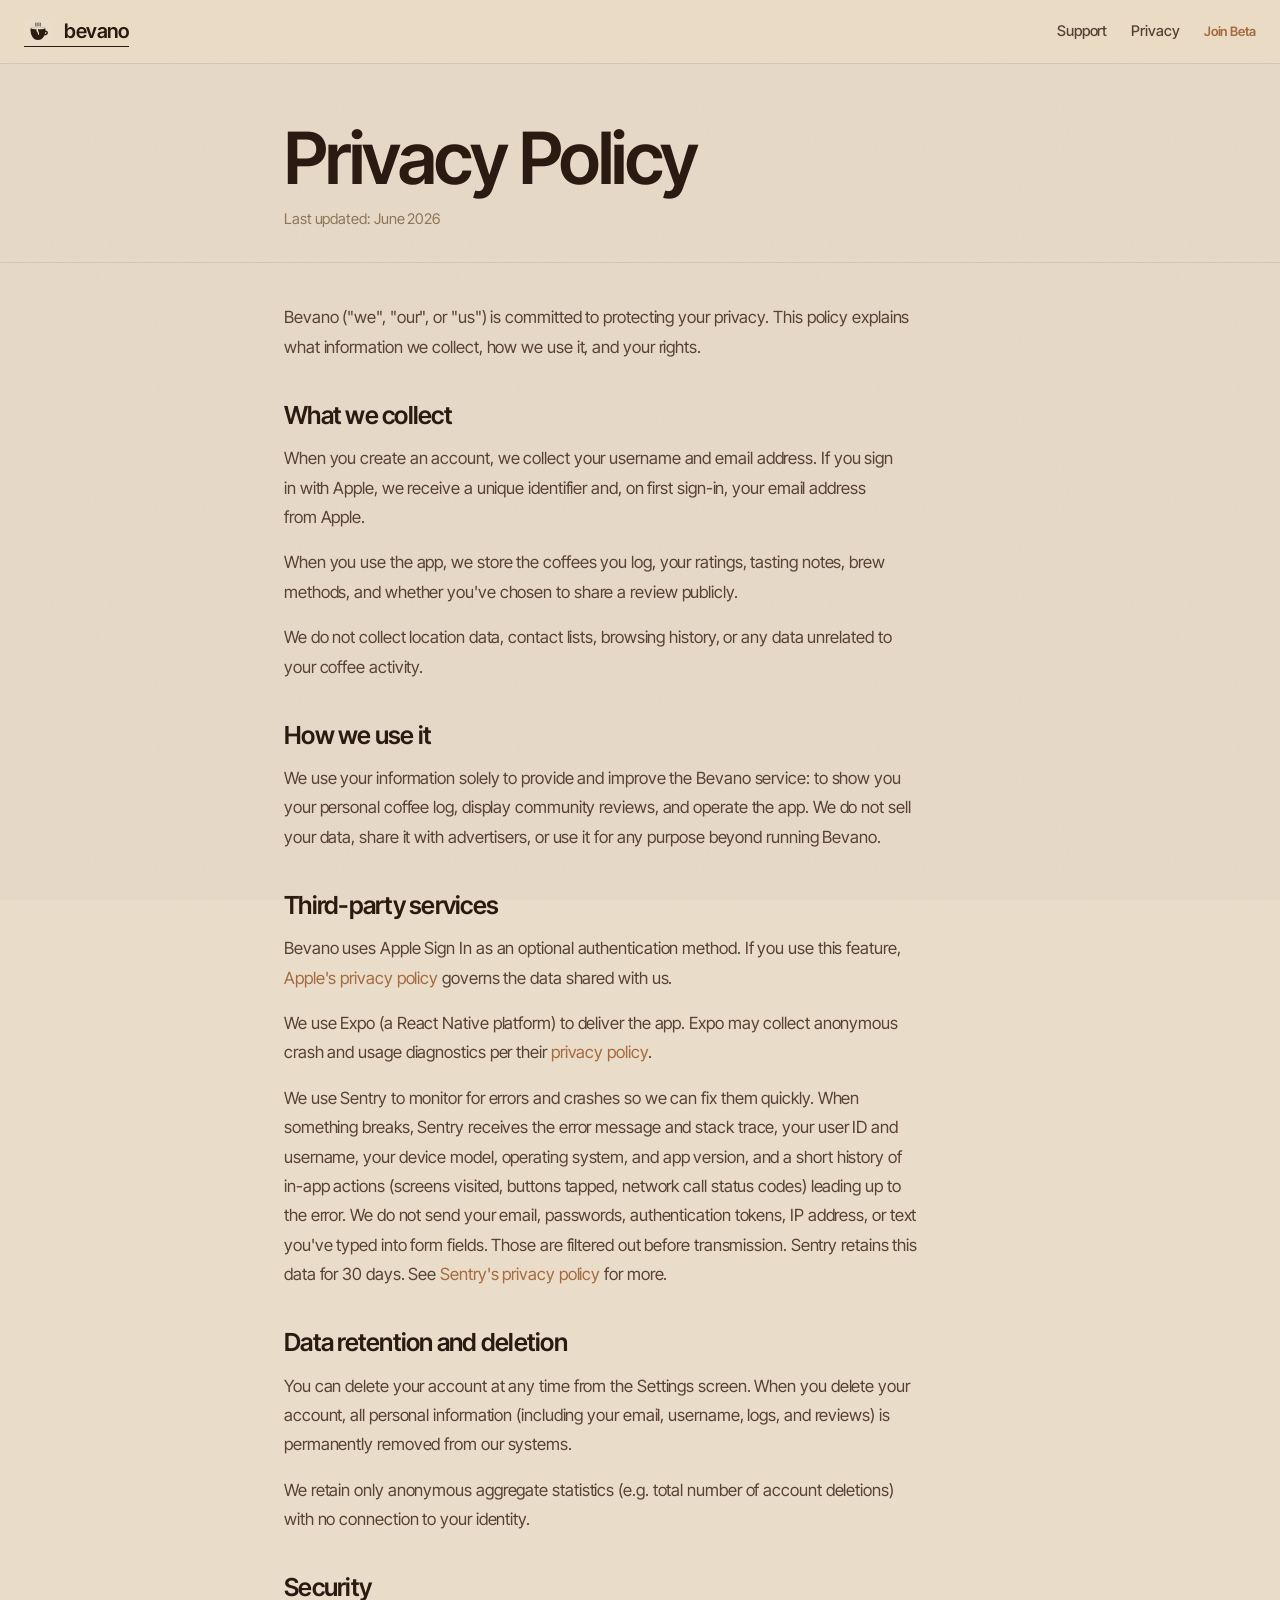
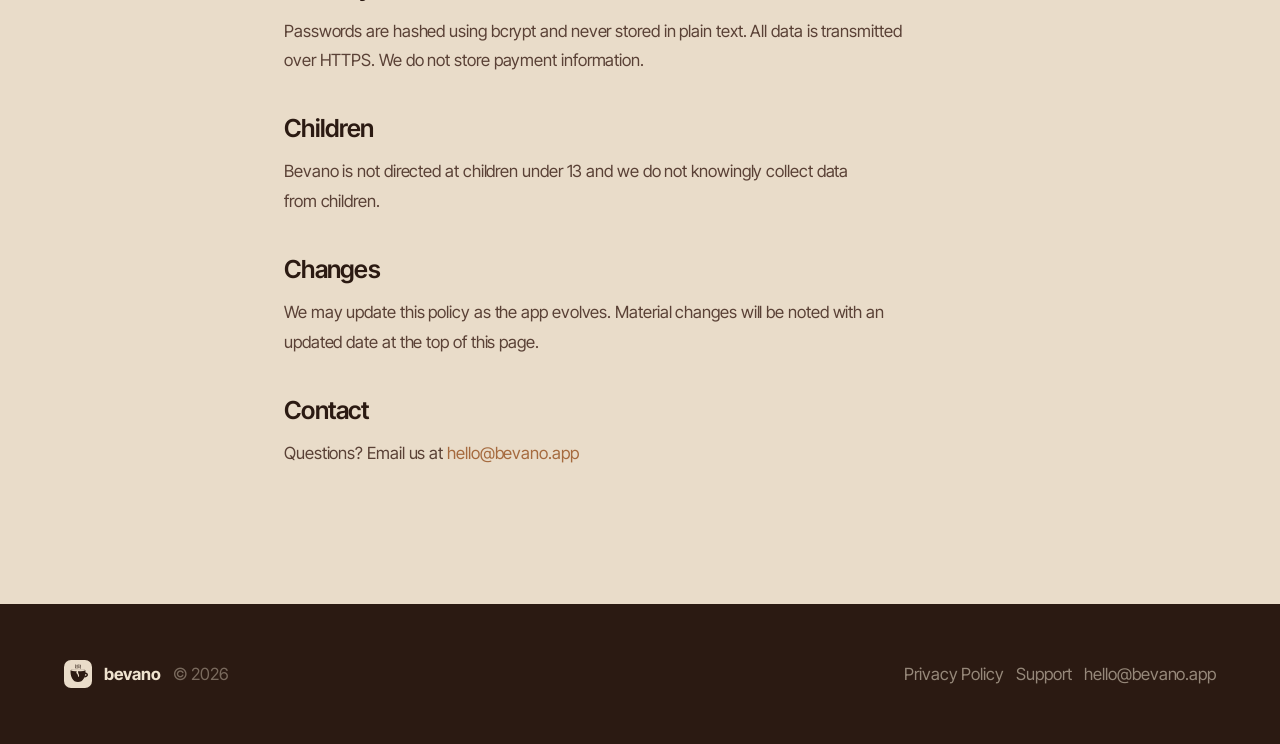
==== commit 600c6a09: "fix(nav): replace 'Coming Soon' with 'Join Beta' link on support + privacy Brings nav consistency wi" ====
--- a/privacy.html
+++ b/privacy.html
@@ -21,7 +21,7 @@
     <div class="nav__links">
       <a href="/support">Support</a>
       <a href="/privacy">Privacy</a>
-      <span style="font-size: 13px; font-weight: 600; color: var(--accent);">Coming Soon</span>
+      <a href="https://testflight.apple.com/join/Fe1Hvmtx" style="font-size: 13px; font-weight: 600; color: var(--accent);">Join Beta</a>
     </div>
   </nav>
 
